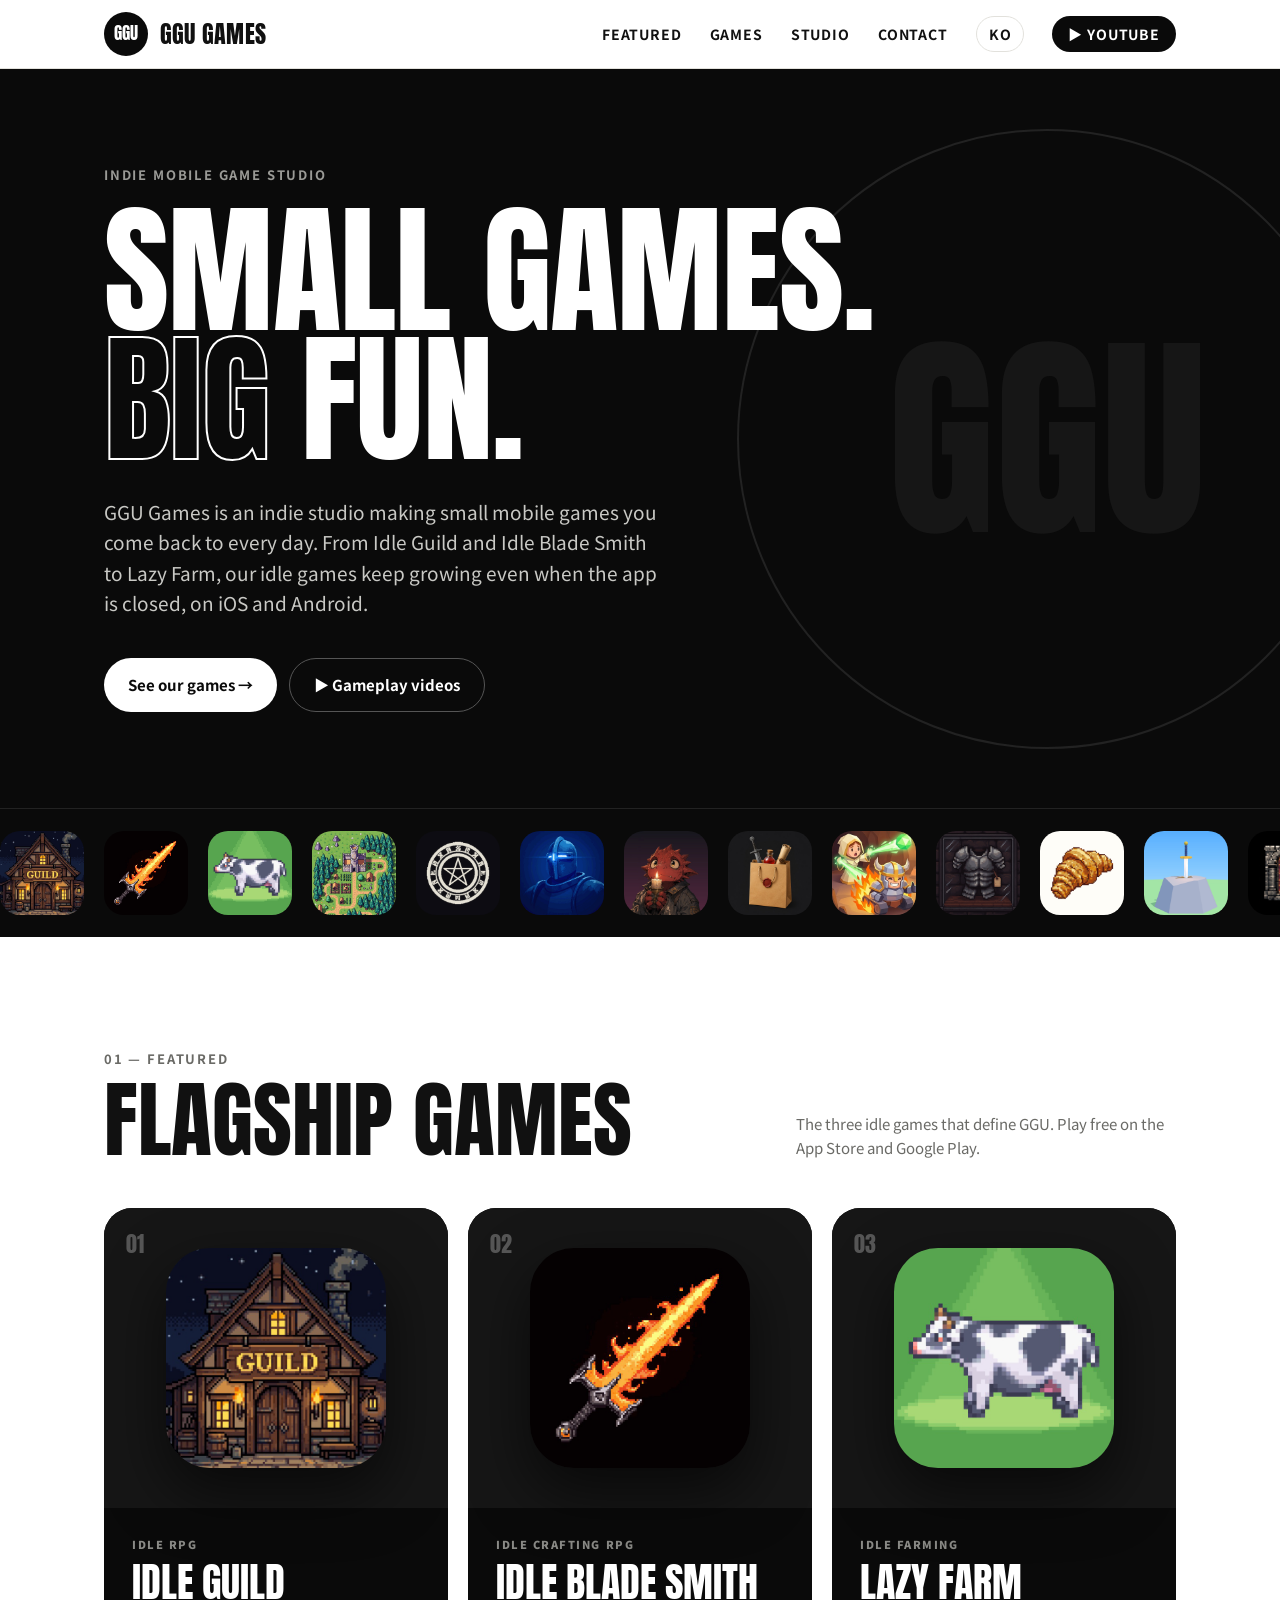
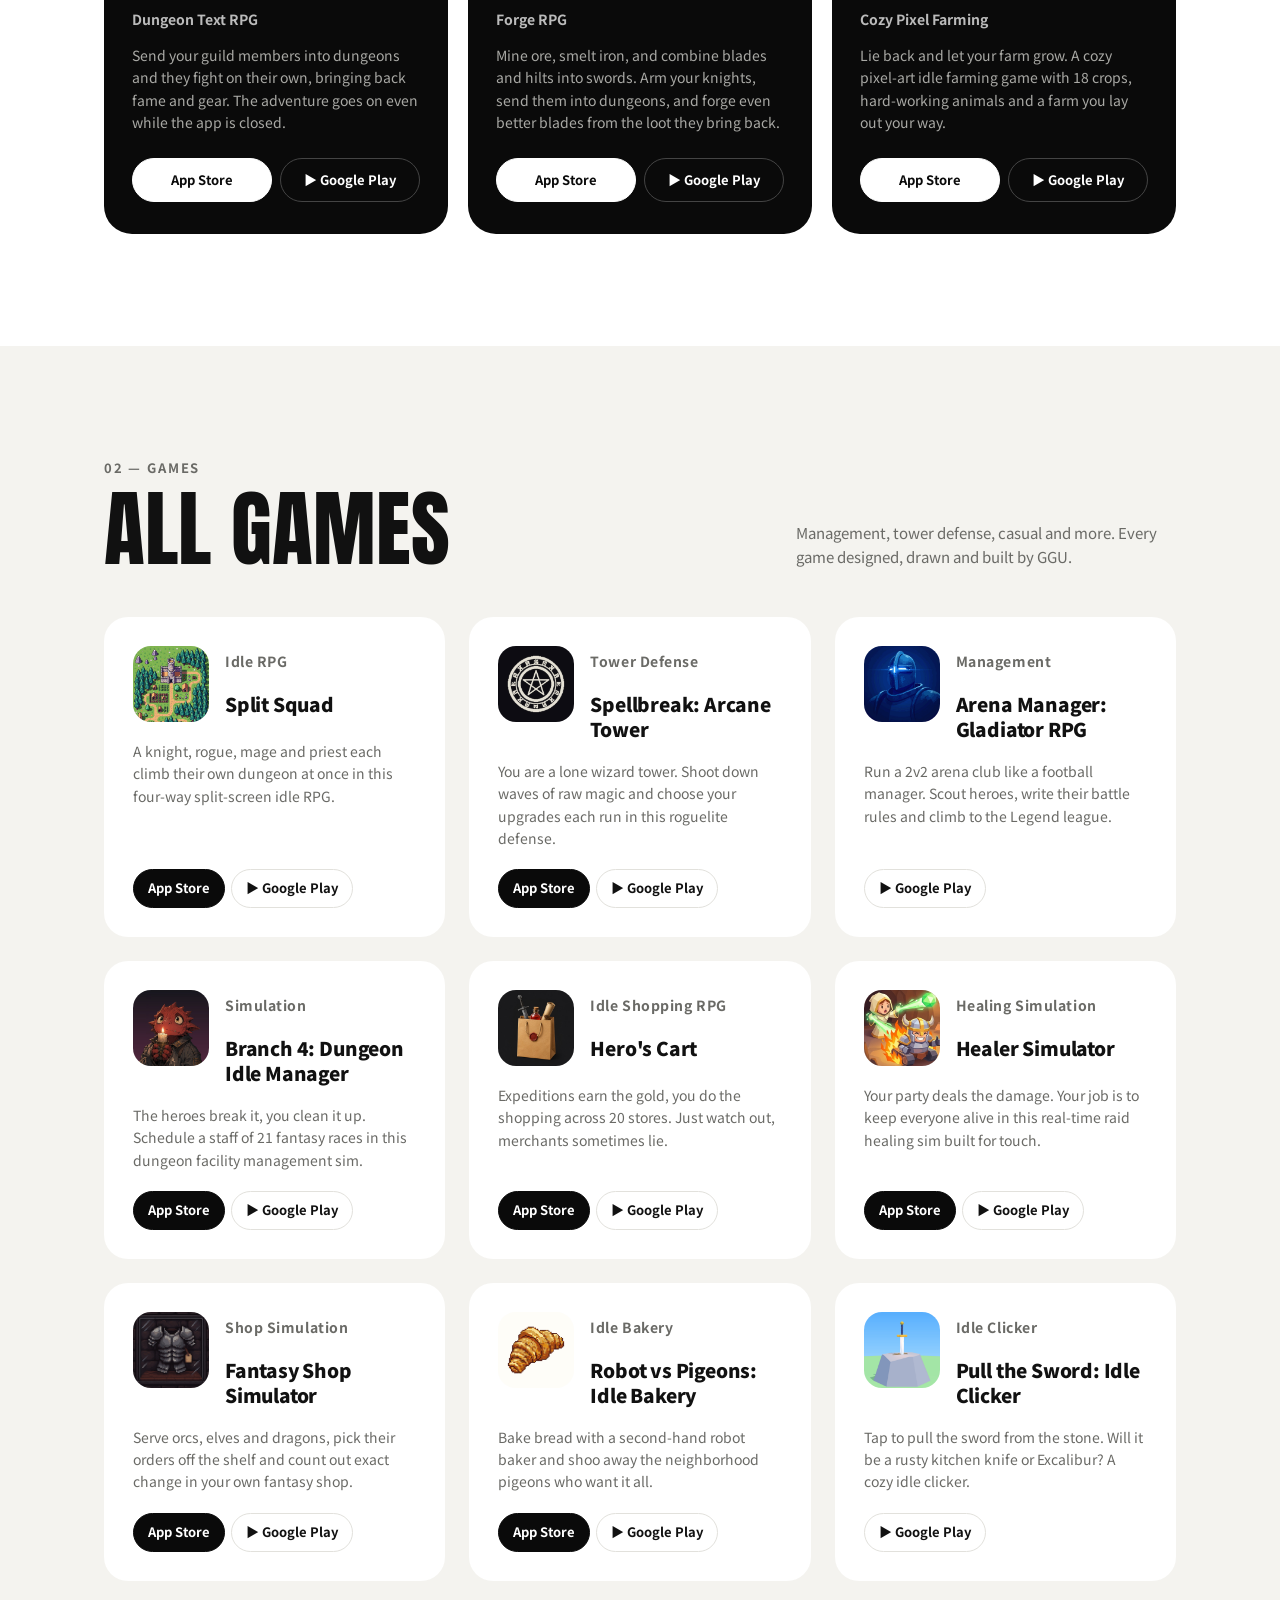
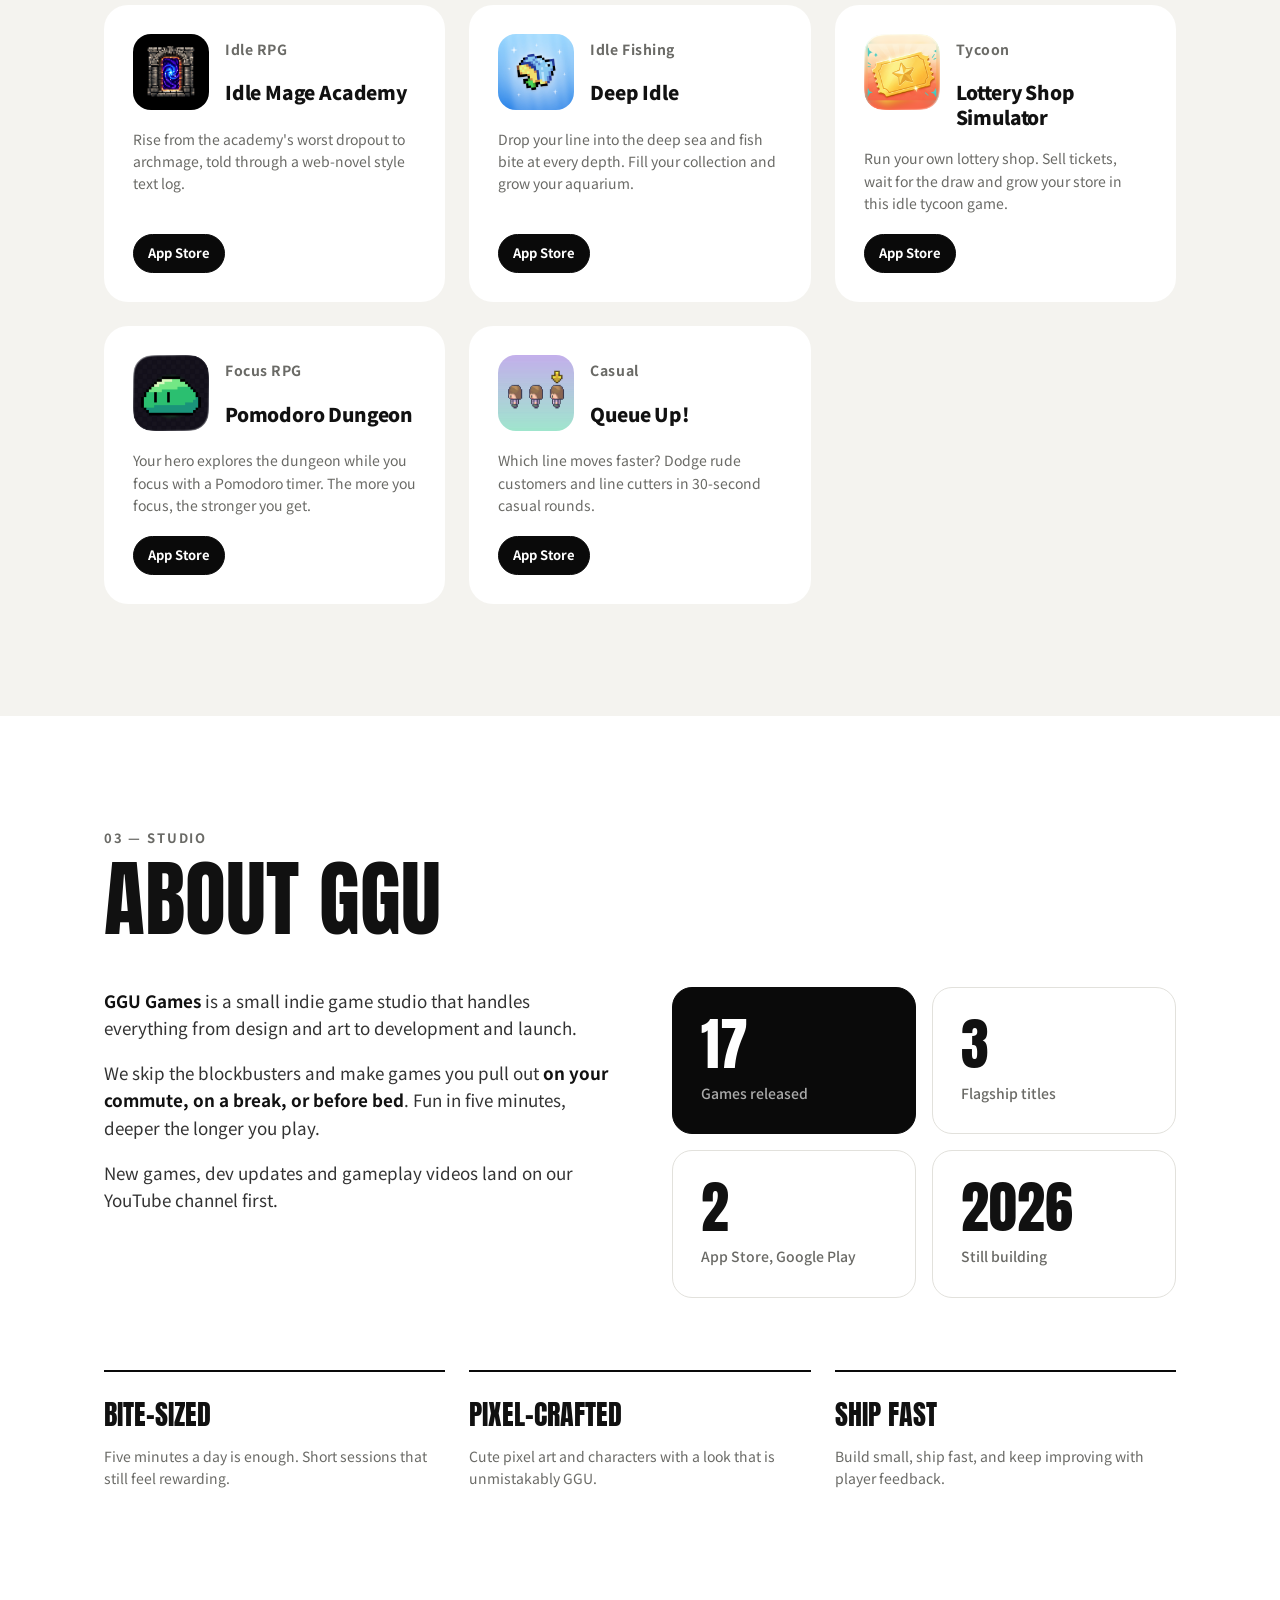
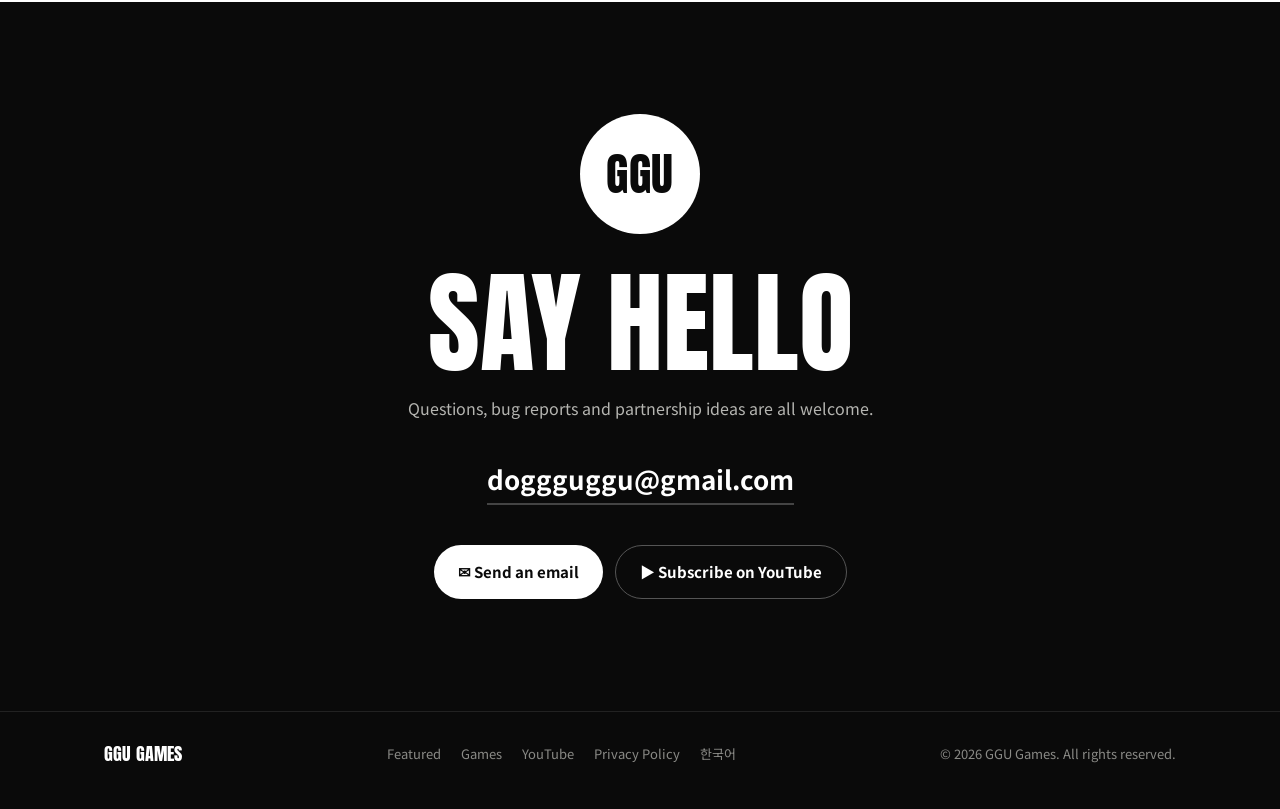
==== en/index.html @ c66acc12 "Add English page, drop Apps section, share CSS - Generate index.html (ko) and en/index.html from _bu" ====
<!DOCTYPE html>
<!-- Generated by _build/build.py. Edit that file, not this one. -->
<html lang="en">
<head>
  <meta charset="UTF-8">
  <meta name="viewport" content="width=device-width, initial-scale=1.0">
  <title>GGU Games | Indie Mobile Game Studio</title>
  <meta name="description" content="GGU Games is an indie studio making idle mobile games you come back to every day. Idle Guild, Idle Blade Smith, Lazy Farm.">
  <link rel="canonical" href="https://shwach.github.io/en/">
  <link rel="alternate" hreflang="ko" href="https://shwach.github.io/">
  <link rel="alternate" hreflang="en" href="https://shwach.github.io/en/">
  <meta property="og:title" content="GGU Games">
  <meta property="og:description" content="GGU Games is an indie studio making idle mobile games you come back to every day. Idle Guild, Idle Blade Smith, Lazy Farm.">
  <meta property="og:image" content="https://shwach.github.io/icons/guild.jpg">
  <link rel="icon" href="data:image/svg+xml,%3Csvg xmlns='http://www.w3.org/2000/svg' viewBox='0 0 100 100'%3E%3Ccircle cx='50' cy='50' r='50'/%3E%3Ctext x='50' y='66' font-family='Impact,Arial Narrow,sans-serif' font-size='44' font-weight='700' fill='white' text-anchor='middle'%3EGGU%3C/text%3E%3C/svg%3E">
  <link rel="preconnect" href="https://fonts.googleapis.com">
  <link rel="preconnect" href="https://fonts.gstatic.com" crossorigin>
  <link href="https://fonts.googleapis.com/css2?family=Anton&family=Noto+Sans+KR:wght@400;500;700;900&display=swap" rel="stylesheet">
  <link rel="stylesheet" href="../style.css">
</head>
<body>

  <!-- Header -->
  <header>
    <div class="wrap nav">
      <a class="brand" href="#top" aria-label="GGU Games home">
        <span class="logo">GGU</span>
        <span class="brand-name">GGU GAMES</span>
      </a>
      <ul class="nav-links">
        <li class="sec"><a href="#featured">Featured</a></li>
        <li class="sec"><a href="#games">Games</a></li>
        <li class="sec"><a href="#studio">Studio</a></li>
        <li class="sec"><a href="#contact">Contact</a></li>
        <li><a class="nav-lang" href="../" hreflang="ko">KO</a></li>
        <li><a class="nav-yt" href="https://www.youtube.com/@doggguggu" target="_blank" rel="noopener">▶ YouTube</a></li>
      </ul>
    </div>
  </header>

  <!-- Hero -->
  <div class="hero" id="top">
    <div class="hero-mark" aria-hidden="true">GGU</div>
    <div class="wrap">
      <p class="eyebrow">Indie Mobile Game Studio</p>
      <h1>Small games.<br><span class="outline">Big</span> fun.</h1>
      <p class="lead">GGU Games is an indie studio making small mobile games you come back to every day. From Idle Guild and Idle Blade Smith to Lazy Farm, our idle games keep growing even when the app is closed, on iOS and Android.</p>
      <div class="cta-row">
        <a class="btn btn-white" href="#featured">See our games →</a>
        <a class="btn btn-ghost" href="https://www.youtube.com/@doggguggu" target="_blank" rel="noopener">▶ Gameplay videos</a>
      </div>
    </div>
  </div>

  <!-- Icon marquee -->
  <div class="marquee" aria-hidden="true">
    <div class="marquee-track">
      <img src="../icons/guild.jpg" alt=""><img src="../icons/blade.jpg" alt=""><img src="../icons/farm.jpg" alt=""><img src="../icons/split.jpg" alt=""><img src="../icons/spell.jpg" alt=""><img src="../icons/arena.png" alt=""><img src="../icons/branch.jpg" alt=""><img src="../icons/cart.jpg" alt=""><img src="../icons/healer.jpg" alt=""><img src="../icons/fantasy.jpg" alt=""><img src="../icons/pigeon.jpg" alt=""><img src="../icons/sword.png" alt=""><img src="../icons/mage.jpg" alt=""><img src="../icons/deep.jpg" alt=""><img src="../icons/lotto.png" alt=""><img src="../icons/pomodoro.png" alt=""><img src="../icons/queue.jpg" alt="">
      <img src="../icons/guild.jpg" alt=""><img src="../icons/blade.jpg" alt=""><img src="../icons/farm.jpg" alt=""><img src="../icons/split.jpg" alt=""><img src="../icons/spell.jpg" alt=""><img src="../icons/arena.png" alt=""><img src="../icons/branch.jpg" alt=""><img src="../icons/cart.jpg" alt=""><img src="../icons/healer.jpg" alt=""><img src="../icons/fantasy.jpg" alt=""><img src="../icons/pigeon.jpg" alt=""><img src="../icons/sword.png" alt=""><img src="../icons/mage.jpg" alt=""><img src="../icons/deep.jpg" alt=""><img src="../icons/lotto.png" alt=""><img src="../icons/pomodoro.png" alt=""><img src="../icons/queue.jpg" alt="">
    </div>
  </div>

  <!-- Featured -->
  <section id="featured">
    <div class="wrap">
      <div class="sec-head">
        <div>
          <p class="sec-num">01 — FEATURED</p>
          <h2 class="sec-title">Flagship Games</h2>
        </div>
        <p class="sec-desc">The three idle games that define GGU. Play free on the App Store and Google Play.</p>
      </div>
      <div class="feat-grid">
        <article class="feat">
          <div class="feat-art"><span class="feat-no">01</span><img src="../icons/guild.jpg" alt="Idle Guild icon"></div>
          <div class="feat-body">
            <p class="feat-genre">Idle RPG</p>
            <h3>Idle Guild</h3>
            <p class="feat-ko">Dungeon Text RPG</p>
            <p class="feat-desc">Send your guild members into dungeons and they fight on their own, bringing back fame and gear. The adventure goes on even while the app is closed.</p>
            <div class="store-row"><a class="store-btn ios" href="https://apps.apple.com/us/app/id6779811440" target="_blank" rel="noopener"> App Store</a><a class="store-btn play" href="https://play.google.com/store/apps/details?id=com.idle.guild&amp;hl=en" target="_blank" rel="noopener">▶ Google Play</a></div>
          </div>
        </article>
        <article class="feat">
          <div class="feat-art"><span class="feat-no">02</span><img src="../icons/blade.jpg" alt="Idle Blade Smith icon"></div>
          <div class="feat-body">
            <p class="feat-genre">Idle Crafting RPG</p>
            <h3>Idle Blade Smith</h3>
            <p class="feat-ko">Forge RPG</p>
            <p class="feat-desc">Mine ore, smelt iron, and combine blades and hilts into swords. Arm your knights, send them into dungeons, and forge even better blades from the loot they bring back.</p>
            <div class="store-row"><a class="store-btn ios" href="https://apps.apple.com/us/app/id6811132548" target="_blank" rel="noopener"> App Store</a><a class="store-btn play" href="https://play.google.com/store/apps/details?id=com.blade.smith&amp;hl=en" target="_blank" rel="noopener">▶ Google Play</a></div>
          </div>
        </article>
        <article class="feat">
          <div class="feat-art"><span class="feat-no">03</span><img src="../icons/farm.jpg" alt="Lazy Farm icon"></div>
          <div class="feat-body">
            <p class="feat-genre">Idle Farming</p>
            <h3>Lazy Farm</h3>
            <p class="feat-ko">Cozy Pixel Farming</p>
            <p class="feat-desc">Lie back and let your farm grow. A cozy pixel-art idle farming game with 18 crops, hard-working animals and a farm you lay out your way.</p>
            <div class="store-row"><a class="store-btn ios" href="https://apps.apple.com/us/app/id6774788641" target="_blank" rel="noopener"> App Store</a><a class="store-btn play" href="https://play.google.com/store/apps/details?id=com.farm.trade&amp;hl=en" target="_blank" rel="noopener">▶ Google Play</a></div>
          </div>
        </article>
      </div>
    </div>
  </section>

  <!-- Games -->
  <section id="games" class="alt">
    <div class="wrap">
      <div class="sec-head">
        <div>
          <p class="sec-num">02 — GAMES</p>
          <h2 class="sec-title">All Games</h2>
        </div>
        <p class="sec-desc">Management, tower defense, casual and more. Every game designed, drawn and built by GGU.</p>
      </div>
      <div class="grid">
        <article class="card">
          <div class="card-top">
            <img src="../icons/split.jpg" alt="Split Squad icon" loading="lazy">
            <div>
              <p class="card-genre">Idle RPG</p>
              <h3>Split Squad</h3>
            </div>
          </div>
          <p>A knight, rogue, mage and priest each climb their own dungeon at once in this four-way split-screen idle RPG.</p>
          <div class="store-row"><a class="store-link ios" href="https://apps.apple.com/us/app/id6806672427" target="_blank" rel="noopener"> App Store</a><a class="store-link play" href="https://play.google.com/store/apps/details?id=com.split.squad&amp;hl=en" target="_blank" rel="noopener">▶ Google Play</a></div>
        </article>
        <article class="card">
          <div class="card-top">
            <img src="../icons/spell.jpg" alt="Spellbreak: Arcane Tower icon" loading="lazy">
            <div>
              <p class="card-genre">Tower Defense</p>
              <h3>Spellbreak: Arcane Tower</h3>
            </div>
          </div>
          <p>You are a lone wizard tower. Shoot down waves of raw magic and choose your upgrades each run in this roguelite defense.</p>
          <div class="store-row"><a class="store-link ios" href="https://apps.apple.com/us/app/id6813854627" target="_blank" rel="noopener"> App Store</a><a class="store-link play" href="https://play.google.com/store/apps/details?id=com.spell.tower&amp;hl=en" target="_blank" rel="noopener">▶ Google Play</a></div>
        </article>
        <article class="card">
          <div class="card-top">
            <img src="../icons/arena.png" alt="Arena Manager: Gladiator RPG icon" loading="lazy">
            <div>
              <p class="card-genre">Management</p>
              <h3>Arena Manager: Gladiator RPG</h3>
            </div>
          </div>
          <p>Run a 2v2 arena club like a football manager. Scout heroes, write their battle rules and climb to the Legend league.</p>
          <div class="store-row"><a class="store-link play" href="https://play.google.com/store/apps/details?id=com.arena.manager&amp;hl=en" target="_blank" rel="noopener">▶ Google Play</a></div>
        </article>
        <article class="card">
          <div class="card-top">
            <img src="../icons/branch.jpg" alt="Branch 4: Dungeon Idle Manager icon" loading="lazy">
            <div>
              <p class="card-genre">Simulation</p>
              <h3>Branch 4: Dungeon Idle Manager</h3>
            </div>
          </div>
          <p>The heroes break it, you clean it up. Schedule a staff of 21 fantasy races in this dungeon facility management sim.</p>
          <div class="store-row"><a class="store-link ios" href="https://apps.apple.com/us/app/id6801756977" target="_blank" rel="noopener"> App Store</a><a class="store-link play" href="https://play.google.com/store/apps/details?id=com.branch.four&amp;hl=en" target="_blank" rel="noopener">▶ Google Play</a></div>
        </article>
        <article class="card">
          <div class="card-top">
            <img src="../icons/cart.jpg" alt="Hero's Cart icon" loading="lazy">
            <div>
              <p class="card-genre">Idle Shopping RPG</p>
              <h3>Hero's Cart</h3>
            </div>
          </div>
          <p>Expeditions earn the gold, you do the shopping across 20 stores. Just watch out, merchants sometimes lie.</p>
          <div class="store-row"><a class="store-link ios" href="https://apps.apple.com/us/app/id6799284115" target="_blank" rel="noopener"> App Store</a><a class="store-link play" href="https://play.google.com/store/apps/details?id=com.hero.cart&amp;hl=en" target="_blank" rel="noopener">▶ Google Play</a></div>
        </article>
        <article class="card">
          <div class="card-top">
            <img src="../icons/healer.jpg" alt="Healer Simulator icon" loading="lazy">
            <div>
              <p class="card-genre">Healing Simulation</p>
              <h3>Healer Simulator</h3>
            </div>
          </div>
          <p>Your party deals the damage. Your job is to keep everyone alive in this real-time raid healing sim built for touch.</p>
          <div class="store-row"><a class="store-link ios" href="https://apps.apple.com/us/app/id6792133086" target="_blank" rel="noopener"> App Store</a><a class="store-link play" href="https://play.google.com/store/apps/details?id=com.healer.simulator&amp;hl=en" target="_blank" rel="noopener">▶ Google Play</a></div>
        </article>
        <article class="card">
          <div class="card-top">
            <img src="../icons/fantasy.jpg" alt="Fantasy Shop Simulator icon" loading="lazy">
            <div>
              <p class="card-genre">Shop Simulation</p>
              <h3>Fantasy Shop Simulator</h3>
            </div>
          </div>
          <p>Serve orcs, elves and dragons, pick their orders off the shelf and count out exact change in your own fantasy shop.</p>
          <div class="store-row"><a class="store-link ios" href="https://apps.apple.com/us/app/id6808270586" target="_blank" rel="noopener"> App Store</a><a class="store-link play" href="https://play.google.com/store/apps/details?id=com.fantasyshop.simulator&amp;hl=en" target="_blank" rel="noopener">▶ Google Play</a></div>
        </article>
        <article class="card">
          <div class="card-top">
            <img src="../icons/pigeon.jpg" alt="Robot vs Pigeons: Idle Bakery icon" loading="lazy">
            <div>
              <p class="card-genre">Idle Bakery</p>
              <h3>Robot vs Pigeons: Idle Bakery</h3>
            </div>
          </div>
          <p>Bake bread with a second-hand robot baker and shoo away the neighborhood pigeons who want it all.</p>
          <div class="store-row"><a class="store-link ios" href="https://apps.apple.com/us/app/id6809312191" target="_blank" rel="noopener"> App Store</a><a class="store-link play" href="https://play.google.com/store/apps/details?id=com.pigeon.robot&amp;hl=en" target="_blank" rel="noopener">▶ Google Play</a></div>
        </article>
        <article class="card">
          <div class="card-top">
            <img src="../icons/sword.png" alt="Pull the Sword: Idle Clicker icon" loading="lazy">
            <div>
              <p class="card-genre">Idle Clicker</p>
              <h3>Pull the Sword: Idle Clicker</h3>
            </div>
          </div>
          <p>Tap to pull the sword from the stone. Will it be a rusty kitchen knife or Excalibur? A cozy idle clicker.</p>
          <div class="store-row"><a class="store-link play" href="https://play.google.com/store/apps/details?id=com.pull.sword&amp;hl=en" target="_blank" rel="noopener">▶ Google Play</a></div>
        </article>
        <article class="card">
          <div class="card-top">
            <img src="../icons/mage.jpg" alt="Idle Mage Academy icon" loading="lazy">
            <div>
              <p class="card-genre">Idle RPG</p>
              <h3>Idle Mage Academy</h3>
            </div>
          </div>
          <p>Rise from the academy's worst dropout to archmage, told through a web-novel style text log.</p>
          <div class="store-row"><a class="store-link ios" href="https://apps.apple.com/us/app/id6781848358" target="_blank" rel="noopener"> App Store</a></div>
        </article>
        <article class="card">
          <div class="card-top">
            <img src="../icons/deep.jpg" alt="Deep Idle icon" loading="lazy">
            <div>
              <p class="card-genre">Idle Fishing</p>
              <h3>Deep Idle</h3>
            </div>
          </div>
          <p>Drop your line into the deep sea and fish bite at every depth. Fill your collection and grow your aquarium.</p>
          <div class="store-row"><a class="store-link ios" href="https://apps.apple.com/us/app/id6787365168" target="_blank" rel="noopener"> App Store</a></div>
        </article>
        <article class="card">
          <div class="card-top">
            <img src="../icons/lotto.png" alt="Lottery Shop Simulator icon" loading="lazy">
            <div>
              <p class="card-genre">Tycoon</p>
              <h3>Lottery Shop Simulator</h3>
            </div>
          </div>
          <p>Run your own lottery shop. Sell tickets, wait for the draw and grow your store in this idle tycoon game.</p>
          <div class="store-row"><a class="store-link ios" href="https://apps.apple.com/us/app/id6772916627" target="_blank" rel="noopener"> App Store</a></div>
        </article>
        <article class="card">
          <div class="card-top">
            <img src="../icons/pomodoro.png" alt="Pomodoro Dungeon icon" loading="lazy">
            <div>
              <p class="card-genre">Focus RPG</p>
              <h3>Pomodoro Dungeon</h3>
            </div>
          </div>
          <p>Your hero explores the dungeon while you focus with a Pomodoro timer. The more you focus, the stronger you get.</p>
          <div class="store-row"><a class="store-link ios" href="https://apps.apple.com/us/app/id6772534621" target="_blank" rel="noopener"> App Store</a></div>
        </article>
        <article class="card">
          <div class="card-top">
            <img src="../icons/queue.jpg" alt="Queue Up! icon" loading="lazy">
            <div>
              <p class="card-genre">Casual</p>
              <h3>Queue Up!</h3>
            </div>
          </div>
          <p>Which line moves faster? Dodge rude customers and line cutters in 30-second casual rounds.</p>
          <div class="store-row"><a class="store-link ios" href="https://apps.apple.com/us/app/id6776687466" target="_blank" rel="noopener"> App Store</a></div>
        </article>
      </div>
    </div>
  </section>

  <!-- Studio -->
  <section id="studio">
    <div class="wrap">
      <div class="sec-head">
        <div>
          <p class="sec-num">03 — STUDIO</p>
          <h2 class="sec-title">About GGU</h2>
        </div>
      </div>
      <div class="studio">
        <div class="studio-text">
          <p><strong>GGU Games</strong> is a small indie game studio that handles everything from design and art to development and launch.</p>
          <p>We skip the blockbusters and make games you pull out <strong>on your commute, on a break, or before bed</strong>. Fun in five minutes, deeper the longer you play.</p>
          <p>New games, dev updates and gameplay videos land on our YouTube channel first.</p>
        </div>
        <div class="stats">
          <div class="stat dark"><b>17</b><span>Games released</span></div>
          <div class="stat"><b>3</b><span>Flagship titles</span></div>
          <div class="stat"><b>2</b><span>App Store, Google Play</span></div>
          <div class="stat"><b>2026</b><span>Still building</span></div>
        </div>
      </div>

      <div class="values">
        <div class="value">
          <h4>Bite-sized</h4>
          <p>Five minutes a day is enough. Short sessions that still feel rewarding.</p>
        </div>
        <div class="value">
          <h4>Pixel-crafted</h4>
          <p>Cute pixel art and characters with a look that is unmistakably GGU.</p>
        </div>
        <div class="value">
          <h4>Ship fast</h4>
          <p>Build small, ship fast, and keep improving with player feedback.</p>
        </div>
      </div>
    </div>
  </section>

  <!-- Contact -->
  <section class="contact" id="contact">
    <div class="wrap">
      <div class="logo inverse">GGU</div>
      <h2>Say hello</h2>
      <p>Questions, bug reports and partnership ideas are all welcome.</p>
      <a class="mail" href="mailto:doggguggu@gmail.com">doggguggu@gmail.com</a>
      <div class="cta-row">
        <a class="btn btn-white" href="mailto:doggguggu@gmail.com">✉ Send an email</a>
        <a class="btn btn-ghost" href="https://www.youtube.com/@doggguggu" target="_blank" rel="noopener">▶ Subscribe on YouTube</a>
      </div>
    </div>
  </section>

  <!-- Footer -->
  <footer>
    <div class="wrap">
      <span class="brand-name">GGU GAMES</span>
      <nav>
        <a href="#featured">Featured</a>
        <a href="#games">Games</a>
        <a href="https://www.youtube.com/@doggguggu" target="_blank" rel="noopener">YouTube</a>
        <a href="/privacy-policy/">Privacy Policy</a>
        <a href="../">한국어</a>
      </nav>
      <span>© 2026 GGU Games. All rights reserved.</span>
    </div>
  </footer>

</body>
</html>
---- style.css ----
:root {
  --black: #0a0a0a;
  --ink: #111;
  --white: #fff;
  --paper: #f4f3ef;
  --muted: #6a6a66;
  --line: #e2e1dc;
  --max: 1120px;
  --display: "Anton", "Impact", "Arial Narrow", sans-serif;
  --body: "Noto Sans KR", -apple-system, BlinkMacSystemFont, sans-serif;
}
* { box-sizing: border-box; margin: 0; padding: 0; }
html { scroll-behavior: smooth; }
body {
  font-family: var(--body);
  background: var(--white);
  color: var(--ink);
  line-height: 1.6;
  -webkit-font-smoothing: antialiased;
}
a { color: inherit; }
img { display: block; }
.wrap { max-width: var(--max); margin: 0 auto; padding: 0 24px; }

/* ── Logo ── */
.logo {
  width: 44px; height: 44px;
  border-radius: 50%;
  background: var(--black);
  color: var(--white);
  display: grid; place-items: center;
  font-family: var(--display);
  font-size: 17px;
  letter-spacing: .01em;
  flex-shrink: 0;
}
.logo.inverse { background: var(--white); color: var(--black); }

/* ── Header ── */
header {
  position: sticky; top: 0; z-index: 50;
  background: rgba(255,255,255,.9);
  backdrop-filter: saturate(180%) blur(12px);
  -webkit-backdrop-filter: saturate(180%) blur(12px);
  border-bottom: 1px solid var(--line);
}
.nav {
  height: 68px;
  display: flex; align-items: center; justify-content: space-between; gap: 16px;
}
.brand { display: flex; align-items: center; gap: 12px; text-decoration: none; }
.brand-name { font-family: var(--display); font-size: 24px; letter-spacing: .01em; white-space: nowrap; }
.nav-links { display: flex; align-items: center; gap: 28px; list-style: none; }
.nav-links a {
  text-decoration: none; font-size: 14px; font-weight: 700;
  text-transform: uppercase; letter-spacing: .06em;
  white-space: nowrap;
}
.nav-links a:hover { opacity: .55; }
.nav-yt {
  background: var(--black); color: var(--white) !important;
  padding: 8px 16px; border-radius: 999px;
}
.nav-yt:hover { opacity: .8 !important; }
.nav-lang { border: 1.5px solid var(--line); padding: 7px 12px; border-radius: 999px; }

/* ── Hero ── */
.hero {
  background: var(--black);
  color: var(--white);
  overflow: hidden;
  position: relative;
}
.hero .wrap { padding-top: 96px; padding-bottom: 96px; position: relative; z-index: 1; }
.eyebrow {
  font-size: 13px; font-weight: 700; letter-spacing: .14em; text-transform: uppercase;
  color: #9a9a96; margin-bottom: 20px;
}
.hero h1 {
  font-family: var(--display);
  font-weight: 400;
  font-size: clamp(56px, 11vw, 148px);
  line-height: .92;
  letter-spacing: -.005em;
  text-transform: uppercase;
  margin-bottom: 32px;
}
.hero h1 .outline { color: transparent; -webkit-text-stroke: 2px var(--white); }
.hero p.lead {
  font-size: clamp(16px, 2vw, 19px);
  color: #c9c9c5;
  max-width: 560px;
  margin-bottom: 40px;
}
.cta-row { display: flex; flex-wrap: wrap; gap: 12px; }
.btn {
  display: inline-flex; align-items: center; gap: 8px;
  padding: 14px 24px; border-radius: 999px;
  font-weight: 700; font-size: 15px; text-decoration: none;
  transition: transform .15s, background .15s, color .15s;
}
.btn:hover { transform: translateY(-2px); }
.btn-white { background: var(--white); color: var(--black); }
.btn-ghost { border: 1.5px solid #555; color: var(--white); }
.btn-ghost:hover { border-color: var(--white); }
.hero-mark {
  position: absolute; right: -6vw; top: 50%; transform: translateY(-50%);
  width: min(52vw, 620px); aspect-ratio: 1;
  border-radius: 50%;
  border: 2px solid #222;
  display: grid; place-items: center;
  font-family: var(--display);
  font-size: min(18vw, 220px);
  color: #161616;
  pointer-events: none;
  user-select: none;
}

/* ── Marquee ── */
.marquee {
  background: var(--black);
  border-top: 1px solid #222;
  overflow: hidden;
  padding: 22px 0;
}
.marquee-track {
  display: flex; gap: 20px; width: max-content;
  animation: scroll 40s linear infinite;
}
.marquee img { width: 84px; height: 84px; border-radius: 20px; }
@keyframes scroll { to { transform: translateX(-50%); } }
@media (prefers-reduced-motion: reduce) { .marquee-track { animation: none; } }

/* ── Sections ── */
section { padding: 112px 0; }
section.alt { background: var(--paper); }
.sec-head {
  display: flex; align-items: flex-end; justify-content: space-between; gap: 24px;
  flex-wrap: wrap;
  margin-bottom: 48px;
}
.sec-num { font-size: 13px; font-weight: 700; letter-spacing: .14em; color: var(--muted); margin-bottom: 10px; }
.sec-title {
  font-family: var(--display); font-weight: 400;
  font-size: clamp(44px, 7vw, 84px);
  line-height: .95; text-transform: uppercase;
}
.sec-desc { max-width: 380px; color: var(--muted); font-size: 15px; }

/* ── Flagship ── */
.feat-grid { display: grid; grid-template-columns: repeat(3, 1fr); gap: 20px; }
.feat {
  background: var(--black); color: var(--white);
  border-radius: 28px; overflow: hidden;
  display: flex; flex-direction: column;
  transition: transform .2s;
}
.feat:hover { transform: translateY(-6px); }
.feat-art { position: relative; background: #161616; padding: 40px; display: grid; place-items: center; }
.feat-art img {
  width: 100%; max-width: 220px; aspect-ratio: 1; object-fit: cover;
  border-radius: 44px; box-shadow: 0 24px 60px rgba(0,0,0,.6);
}
.feat-no { position: absolute; top: 18px; left: 22px; font-family: var(--display); font-size: 22px; color: #555; }
.feat-body { padding: 28px 28px 32px; display: flex; flex-direction: column; flex: 1; }
.feat-genre { font-size: 11px; font-weight: 900; letter-spacing: .14em; text-transform: uppercase; color: #8a8a86; margin-bottom: 8px; }
.feat h3 { font-family: var(--display); font-weight: 400; font-size: 40px; line-height: 1; text-transform: uppercase; }
.feat-ko { font-size: 14px; font-weight: 700; color: #bbb; margin: 6px 0 14px; }
.feat-desc { font-size: 14px; color: #a9a9a5; margin-bottom: 24px; flex: 1; }
.store-row { display: flex; flex-wrap: wrap; gap: 8px; }
.store-btn {
  flex: 1; text-align: center; white-space: nowrap;
  padding: 11px 14px; border-radius: 999px;
  font-size: 13px; font-weight: 700; text-decoration: none;
  background: var(--white); color: var(--black);
  border: 1.5px solid var(--white);
}
.store-btn.play { background: transparent; color: var(--white); border: 1.5px solid #444; }
.store-btn:hover { opacity: .85; }

/* ── Game grid ── */
.grid { display: grid; grid-template-columns: repeat(auto-fill, minmax(300px, 1fr)); gap: 24px; }
.card {
  background: var(--white);
  border: 1px solid var(--line);
  border-radius: 24px;
  padding: 28px;
  display: flex; flex-direction: column;
  transition: transform .2s, box-shadow .2s;
}
section.alt .card { border-color: transparent; }
.card:hover { transform: translateY(-4px); box-shadow: 0 18px 40px rgba(0,0,0,.08); }
.card-top { display: flex; align-items: flex-start; gap: 16px; margin-bottom: 18px; min-height: 76px; }
.card-top > div { padding-top: 4px; min-width: 0; }
.card img { width: 76px; height: 76px; border-radius: 18px; object-fit: cover; }
.card-genre { font-size: 12px; font-weight: 700; color: var(--muted); letter-spacing: .04em; margin-bottom: 4px; white-space: nowrap; overflow: hidden; text-overflow: ellipsis; }
.card h3 { font-size: 19px; font-weight: 900; letter-spacing: -.01em; line-height: 1.3; }
.card p { font-size: 14px; color: var(--muted); margin-bottom: 20px; flex: 1; }
.card .store-row { gap: 6px; }
.card-foot { display: flex; align-items: center; justify-content: space-between; gap: 12px; flex-wrap: wrap; }
.store-link {
  font-size: 13px; font-weight: 700; text-decoration: none;
  padding: 8px 14px; border-radius: 999px;
  background: var(--black); color: var(--white);
  border: 1.5px solid var(--black);
  white-space: nowrap;
}
.store-link.play { background: transparent; color: var(--ink); border: 1.5px solid var(--line); }
.store-link:hover { opacity: .8; }
.tags { display: flex; flex-wrap: wrap; gap: 6px; }
.tag {
  font-size: 11px; font-weight: 700; padding: 3px 9px;
  border-radius: 6px; border: 1px solid var(--line); color: var(--muted);
}

/* ── Studio ── */
.studio {
  display: grid; grid-template-columns: 1fr 1fr; gap: 64px; align-items: start;
}
.studio-text p { font-size: 17px; margin-bottom: 18px; color: #333; }
.studio-text strong { color: var(--ink); }
.stats { display: grid; grid-template-columns: 1fr 1fr; gap: 16px; }
.stat {
  border: 1px solid var(--line); border-radius: 20px; padding: 28px;
}
.stat b {
  display: block; font-family: var(--display); font-weight: 400;
  font-size: 56px; line-height: 1; margin-bottom: 8px;
}
.stat span { font-size: 14px; color: var(--muted); font-weight: 500; }
.stat.dark { background: var(--black); color: var(--white); border-color: var(--black); }
.stat.dark span { color: #aaa; }

.values { display: grid; grid-template-columns: repeat(3, 1fr); gap: 24px; margin-top: 72px; }
.value { border-top: 2px solid var(--black); padding-top: 20px; }
.value h4 { font-family: var(--display); font-weight: 400; font-size: 28px; text-transform: uppercase; margin-bottom: 8px; }
.value p { font-size: 14px; color: var(--muted); }


/* ── Contact ── */
.contact { background: var(--black); color: var(--white); text-align: center; }
.contact .logo { width: 120px; height: 120px; font-size: 46px; margin: 0 auto 36px; }
.contact h2 {
  font-family: var(--display); font-weight: 400;
  font-size: clamp(48px, 9vw, 112px); line-height: .95; text-transform: uppercase;
  margin-bottom: 20px;
}
.contact p { color: #b5b5b1; margin-bottom: 36px; }
.contact .cta-row { justify-content: center; }
.mail { font-size: clamp(18px, 3vw, 26px); font-weight: 700; text-decoration: none; border-bottom: 2px solid #444; padding-bottom: 4px; display: inline-block; margin-bottom: 40px; }
.mail:hover { border-color: var(--white); }

/* ── Footer ── */
footer { background: var(--black); color: #8a8a86; border-top: 1px solid #222; }
footer .wrap {
  padding-top: 28px; padding-bottom: 40px;
  display: flex; align-items: center; justify-content: space-between; gap: 16px; flex-wrap: wrap;
  font-size: 13px;
}
footer .brand-name { color: var(--white); font-size: 18px; }
footer nav { display: flex; gap: 20px; flex-wrap: wrap; }
footer a { text-decoration: none; }
footer a:hover { color: var(--white); }

/* ── Responsive ── */
@media (max-width: 900px) {
  .feat-grid { grid-template-columns: 1fr; }
  .feat { flex-direction: row; }
  .feat-art { padding: 24px; flex: 0 0 38%; }
  .feat-art img { border-radius: 28px; }
  .studio { grid-template-columns: 1fr; gap: 40px; }
  .values { grid-template-columns: 1fr; }
  .hero-mark { opacity: .6; }
}
@media (max-width: 640px) {
  .wrap { padding: 0 16px; }
  .nav-links li.sec { display: none; }
  .nav-links { gap: 8px; }
  .nav-links a { font-size: 12px; }
  .nav-yt { padding: 7px 12px; }
  .nav-lang { padding: 6px 10px; }
  .brand { gap: 10px; }
  .brand-name { font-size: 20px; }
  .hero-mark { display: none; }
  section { padding: 80px 0; }
  .hero .wrap { padding-top: 64px; padding-bottom: 72px; }
  .grid { grid-template-columns: 1fr; }
  .feat { flex-direction: column; }
  .feat-art { padding: 32px; }
  .feat-art img { max-width: 180px; border-radius: 36px; }
  .card { padding: 22px; }
  .stat { padding: 22px; }
  .stat b { font-size: 44px; }
  .marquee img { width: 64px; height: 64px; border-radius: 15px; }
}
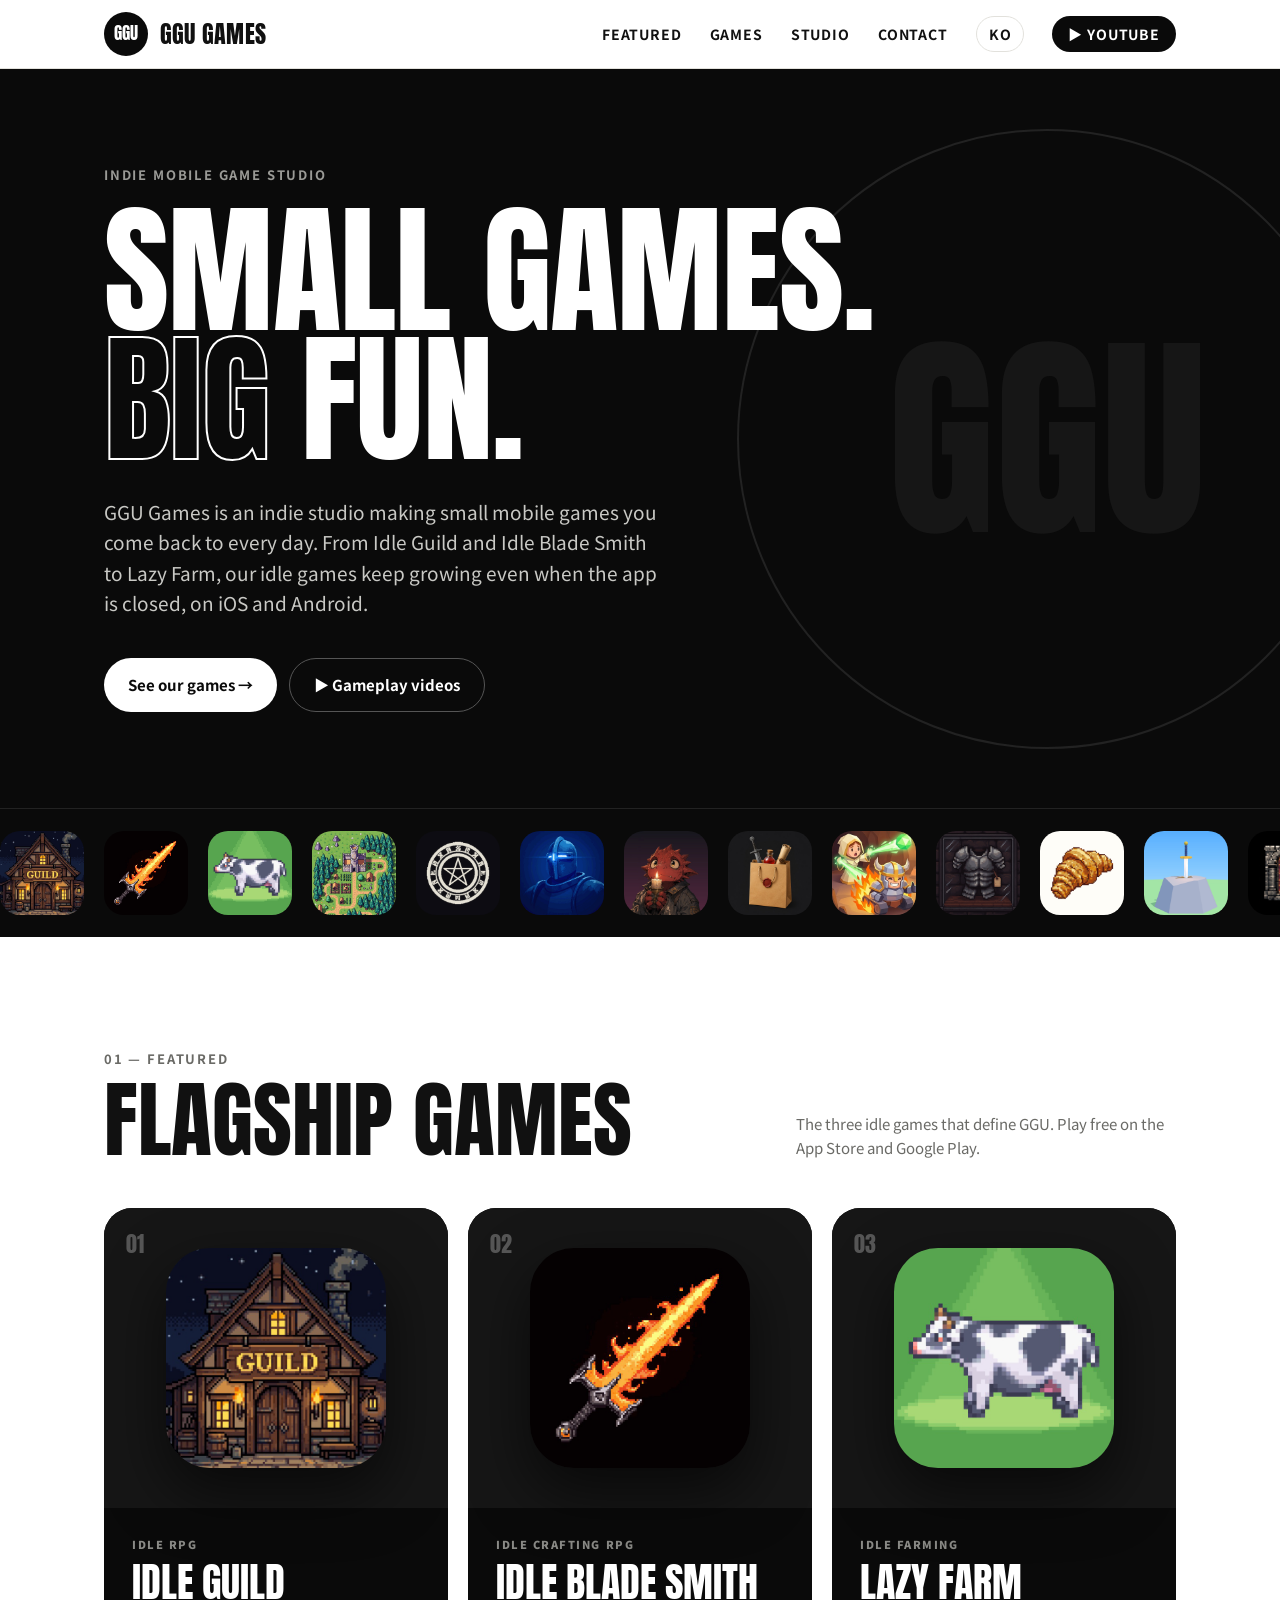
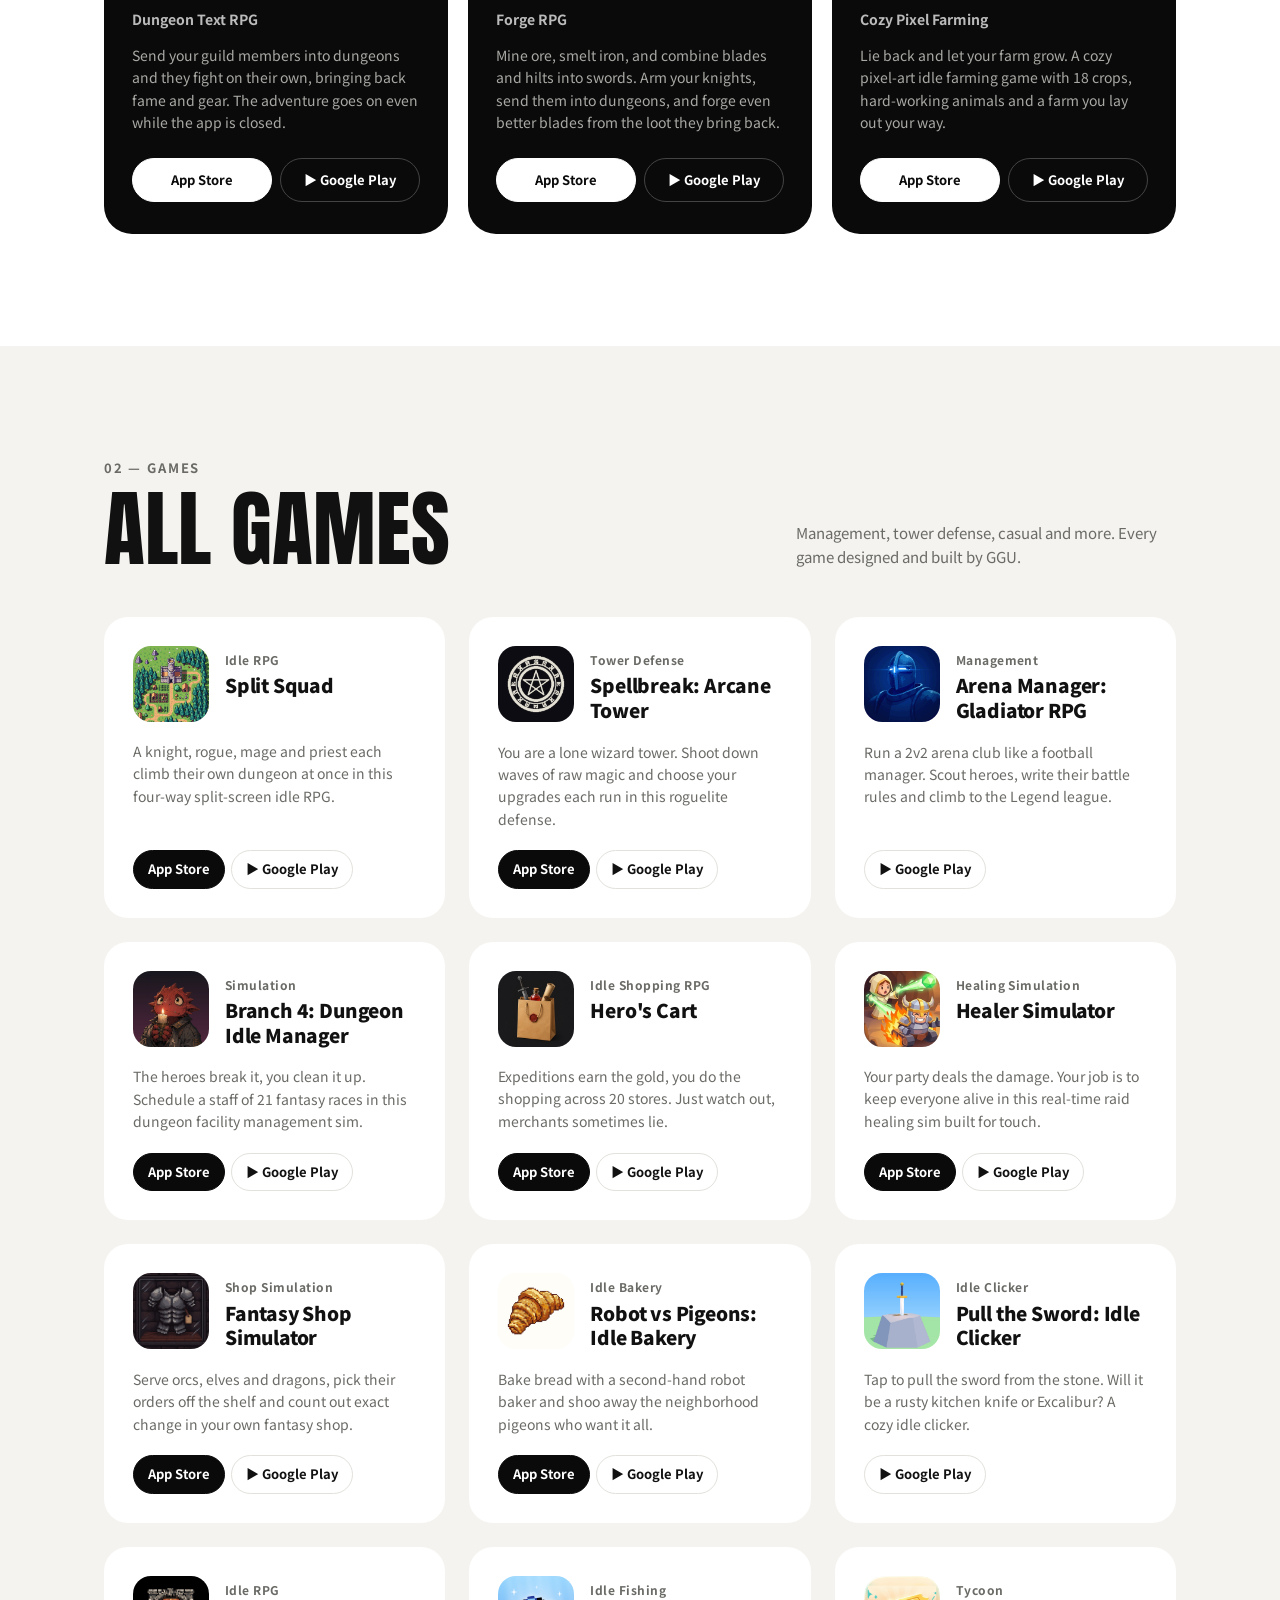
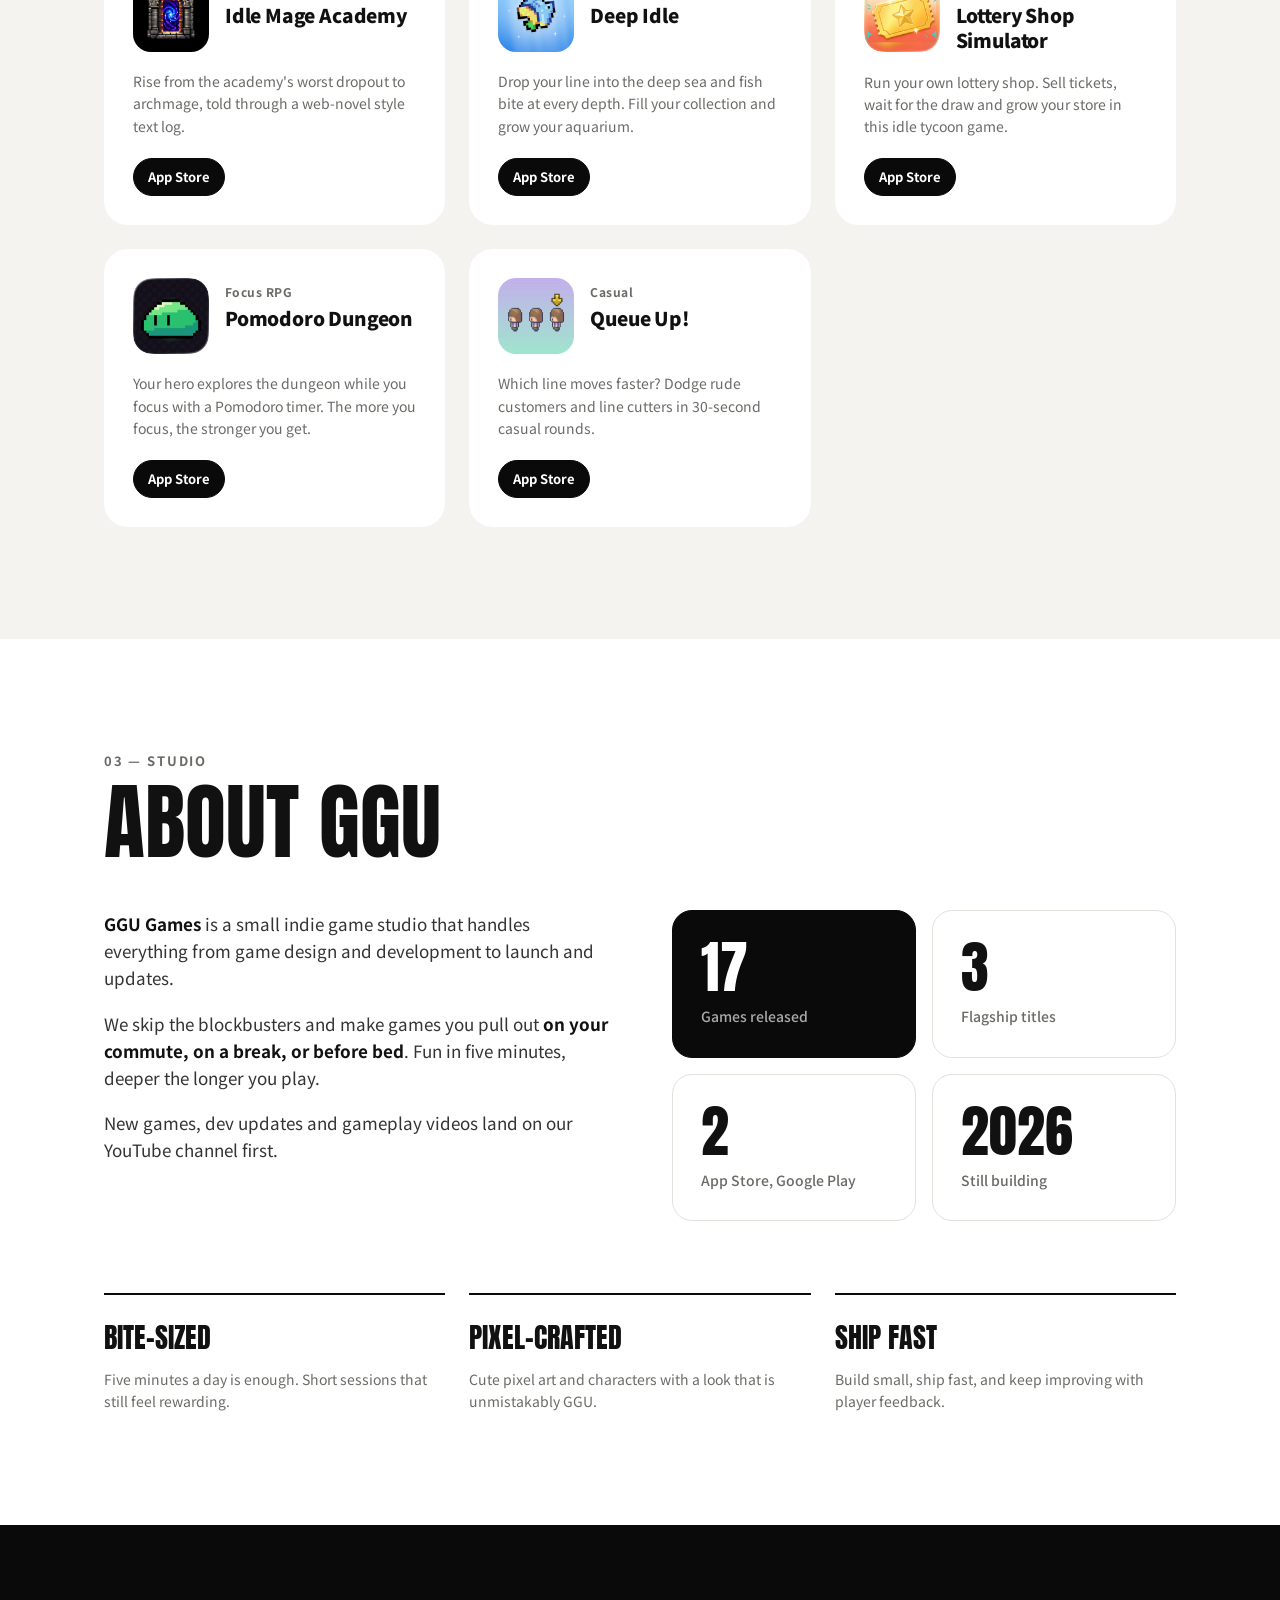
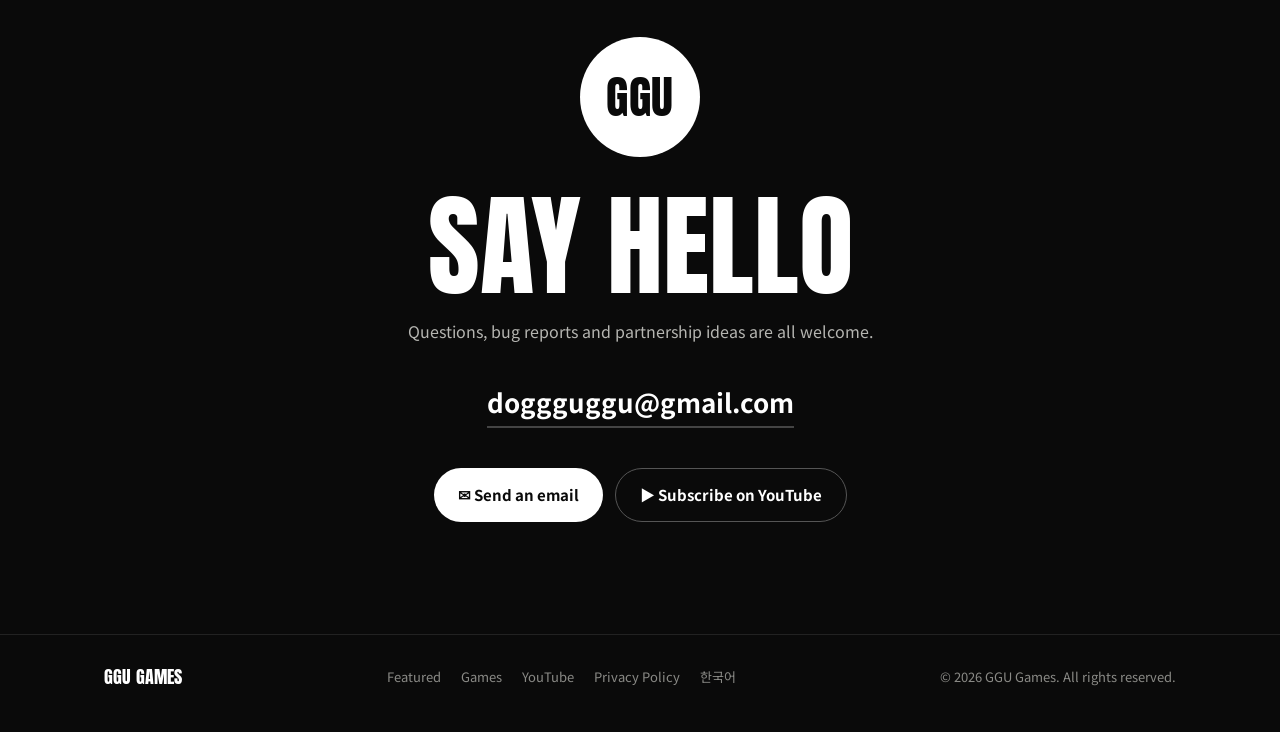
==== commit 990ac66a: "Reword studio copy to drop art-making claims Co-Authored-By: Claude Opus 5.5 <noreply@anthropic.com>" ====
--- a/en/index.html
+++ b/en/index.html
@@ -113,7 +113,7 @@
           <p class="sec-num">02 — GAMES</p>
           <h2 class="sec-title">All Games</h2>
         </div>
-        <p class="sec-desc">Management, tower defense, casual and more. Every game designed, drawn and built by GGU.</p>
+        <p class="sec-desc">Management, tower defense, casual and more. Every game designed and built by GGU.</p>
       </div>
       <div class="grid">
         <article class="card">
@@ -285,7 +285,7 @@
       </div>
       <div class="studio">
         <div class="studio-text">
-          <p><strong>GGU Games</strong> is a small indie game studio that handles everything from design and art to development and launch.</p>
+          <p><strong>GGU Games</strong> is a small indie game studio that handles everything from game design and development to launch and updates.</p>
           <p>We skip the blockbusters and make games you pull out <strong>on your commute, on a break, or before bed</strong>. Fun in five minutes, deeper the longer you play.</p>
           <p>New games, dev updates and gameplay videos land on our YouTube channel first.</p>
         </div>
--- a/style.css
+++ b/style.css
@@ -195,7 +195,7 @@
 .card img { width: 76px; height: 76px; border-radius: 18px; object-fit: cover; }
 .card-genre { font-size: 12px; font-weight: 700; color: var(--muted); letter-spacing: .04em; margin-bottom: 4px; white-space: nowrap; overflow: hidden; text-overflow: ellipsis; }
 .card h3 { font-size: 19px; font-weight: 900; letter-spacing: -.01em; line-height: 1.3; }
-.card p { font-size: 14px; color: var(--muted); margin-bottom: 20px; flex: 1; }
+.card > p { font-size: 14px; color: var(--muted); margin-bottom: 20px; flex: 1; }
 .card .store-row { gap: 6px; }
 .card-foot { display: flex; align-items: center; justify-content: space-between; gap: 12px; flex-wrap: wrap; }
 .store-link {
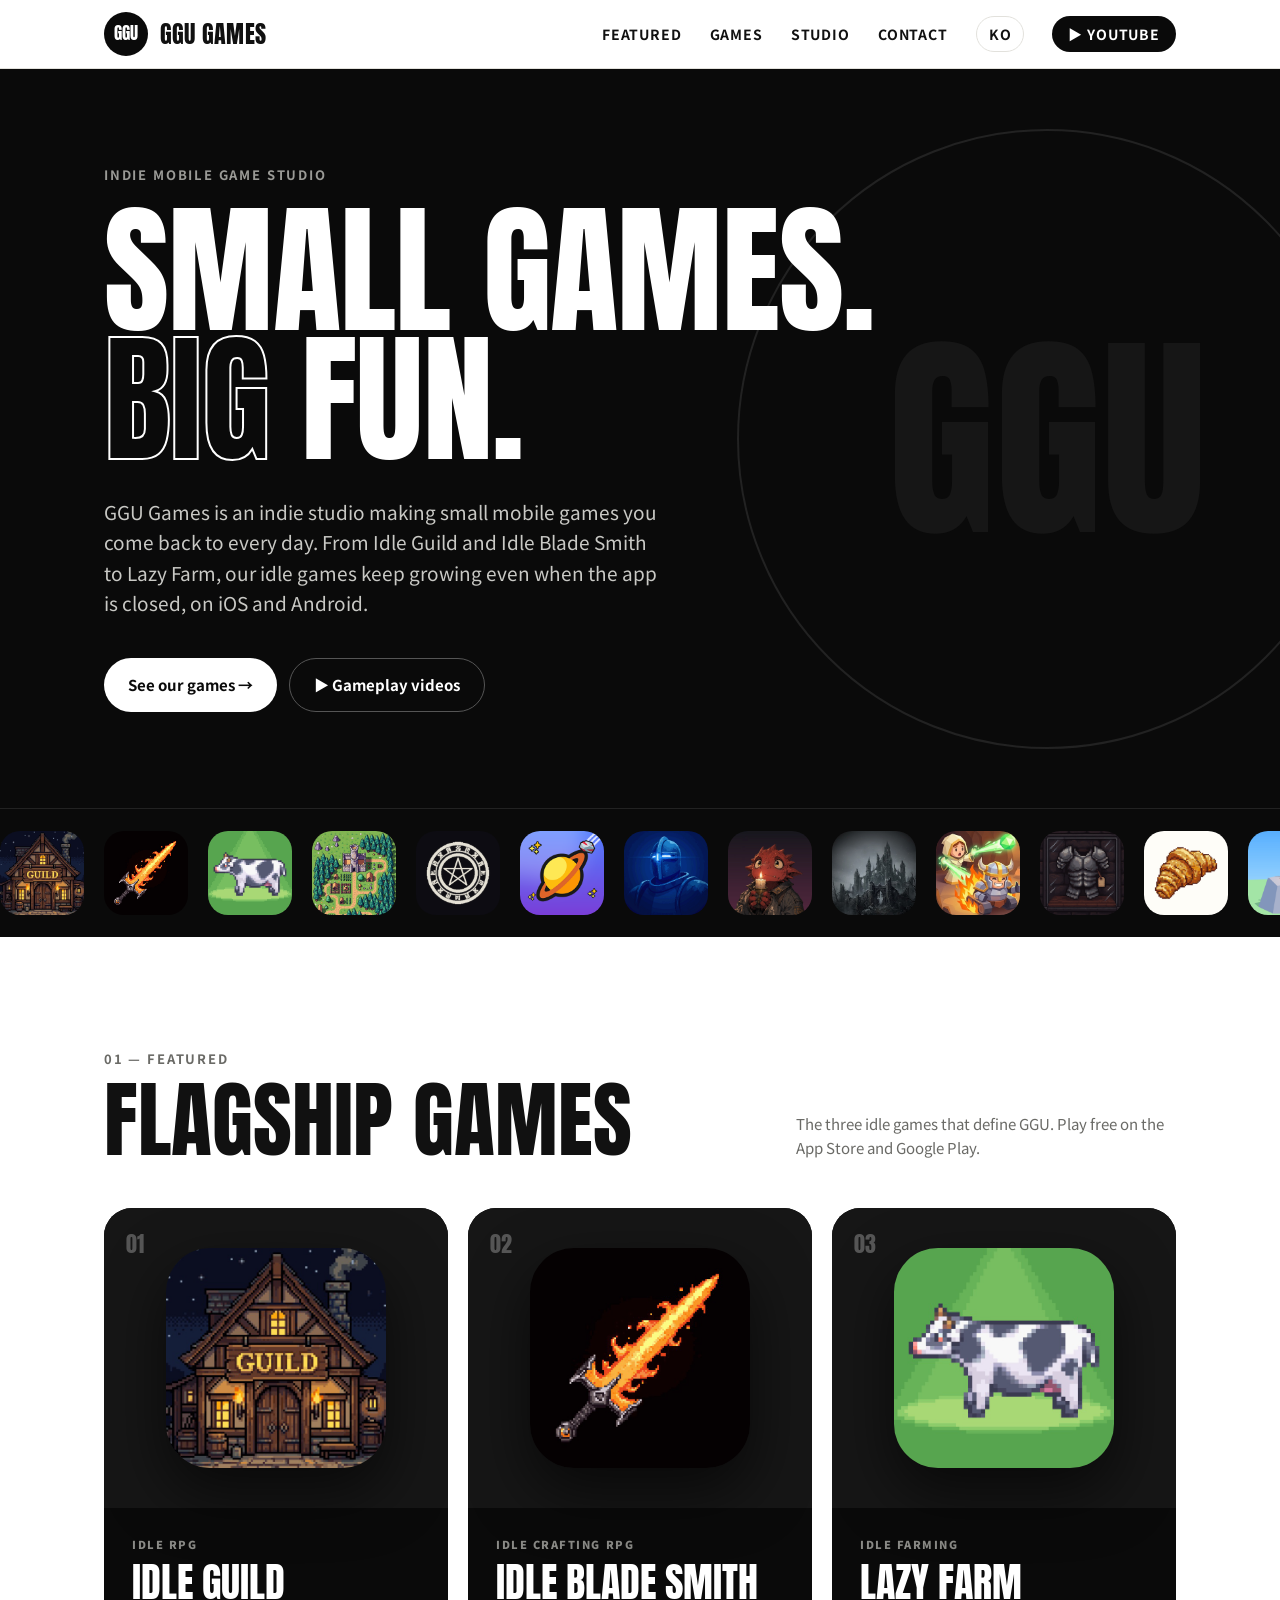
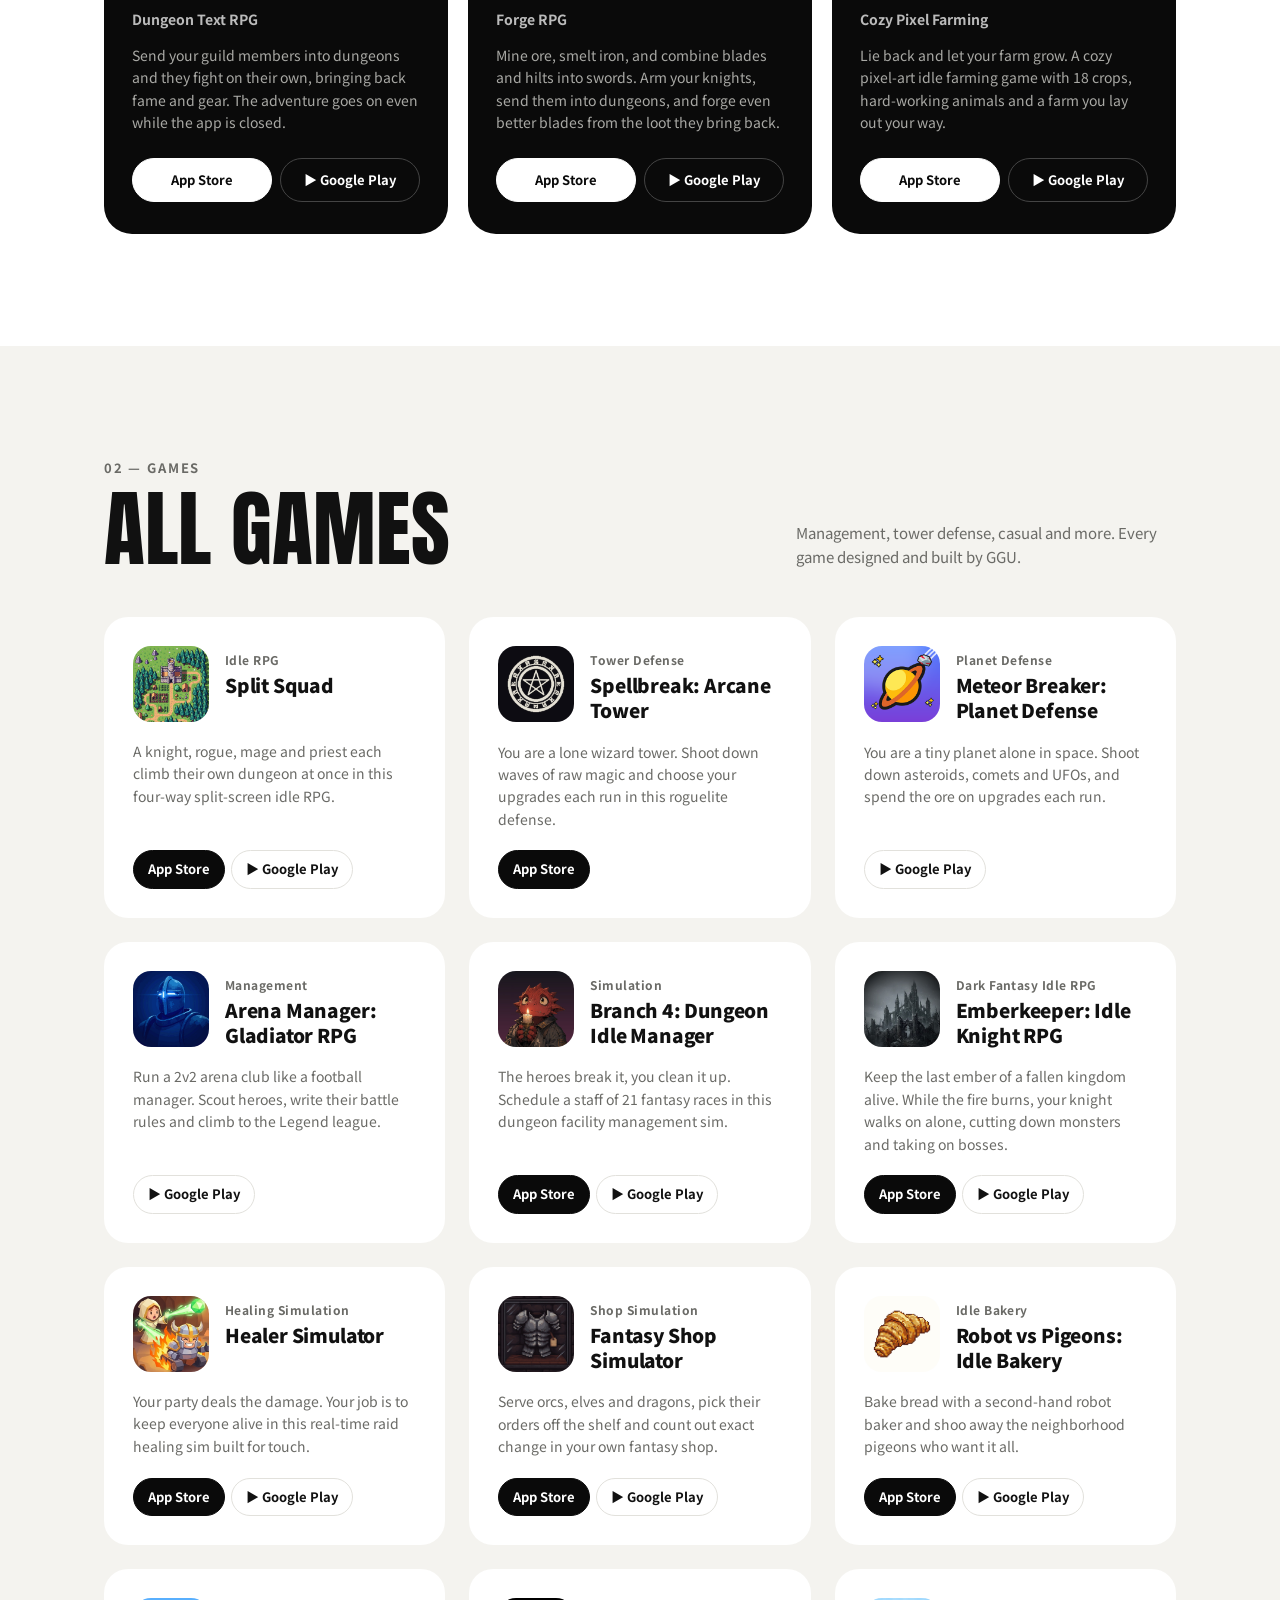
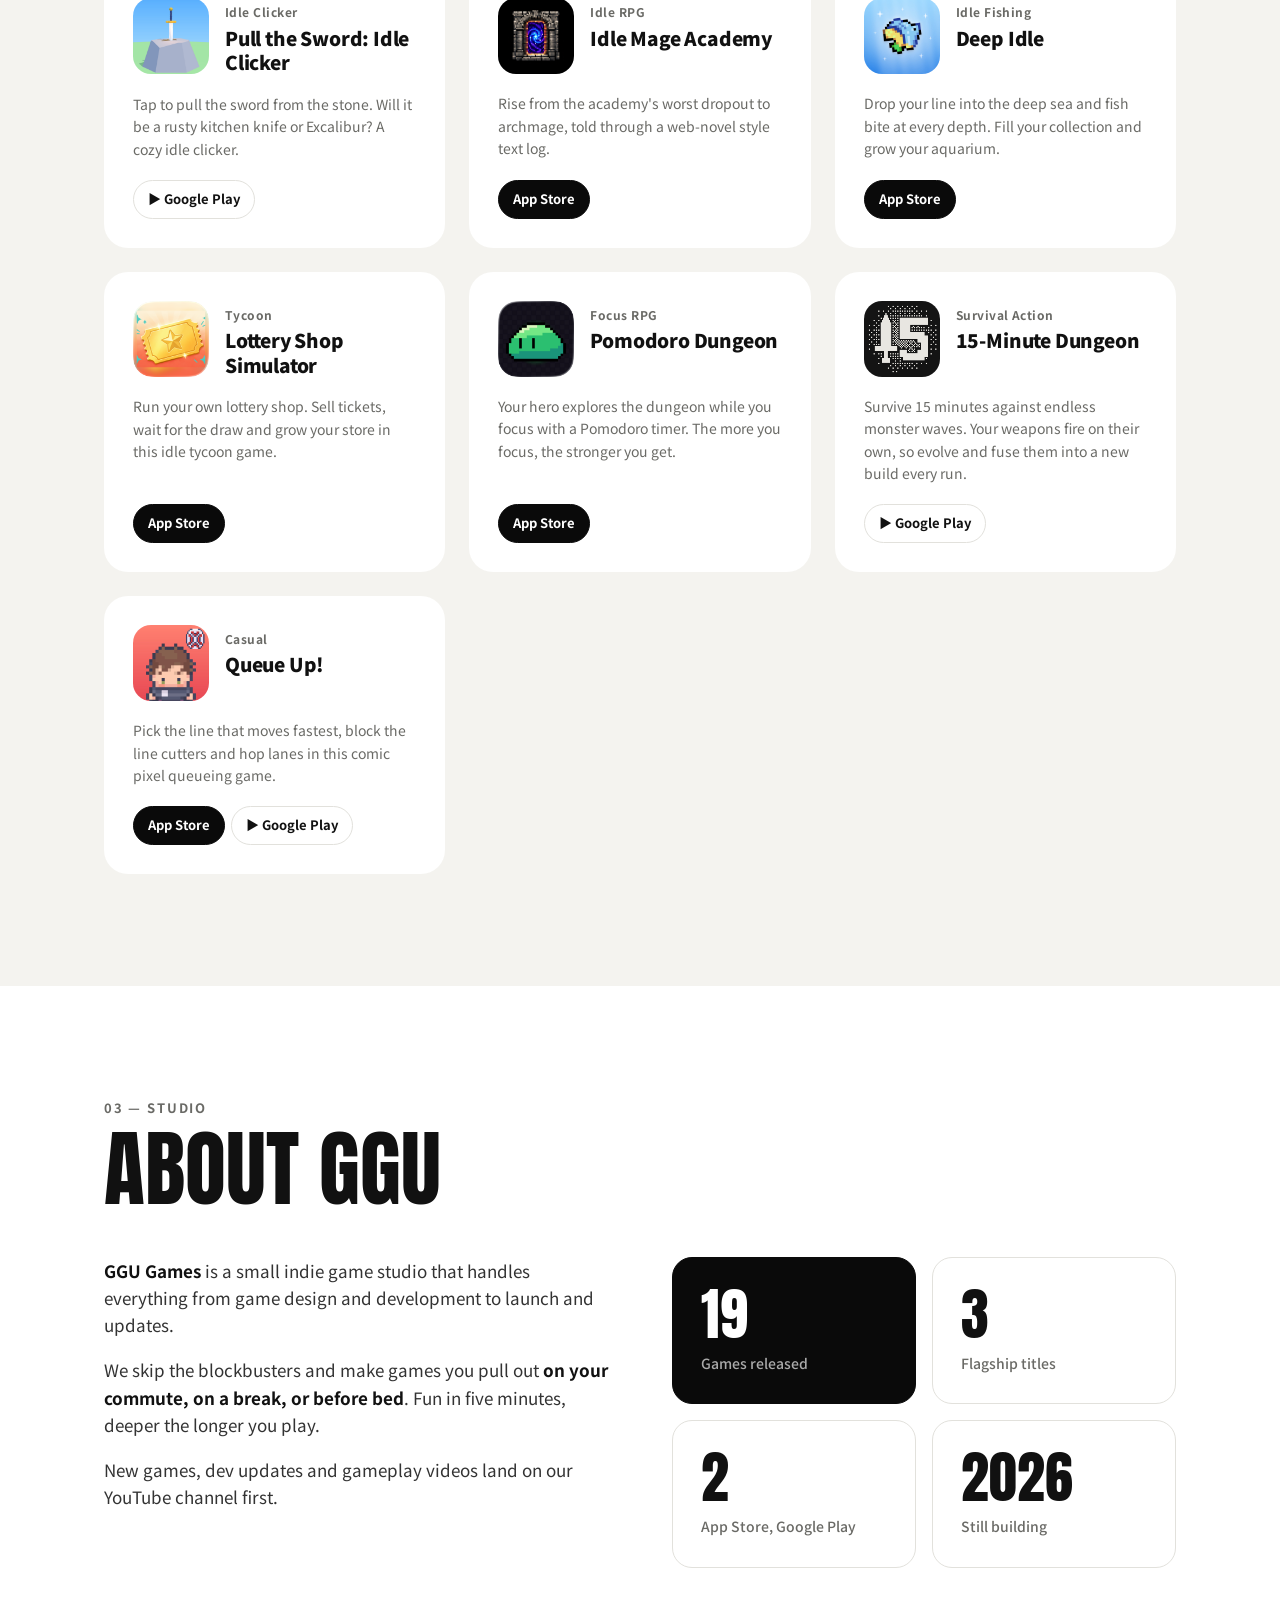
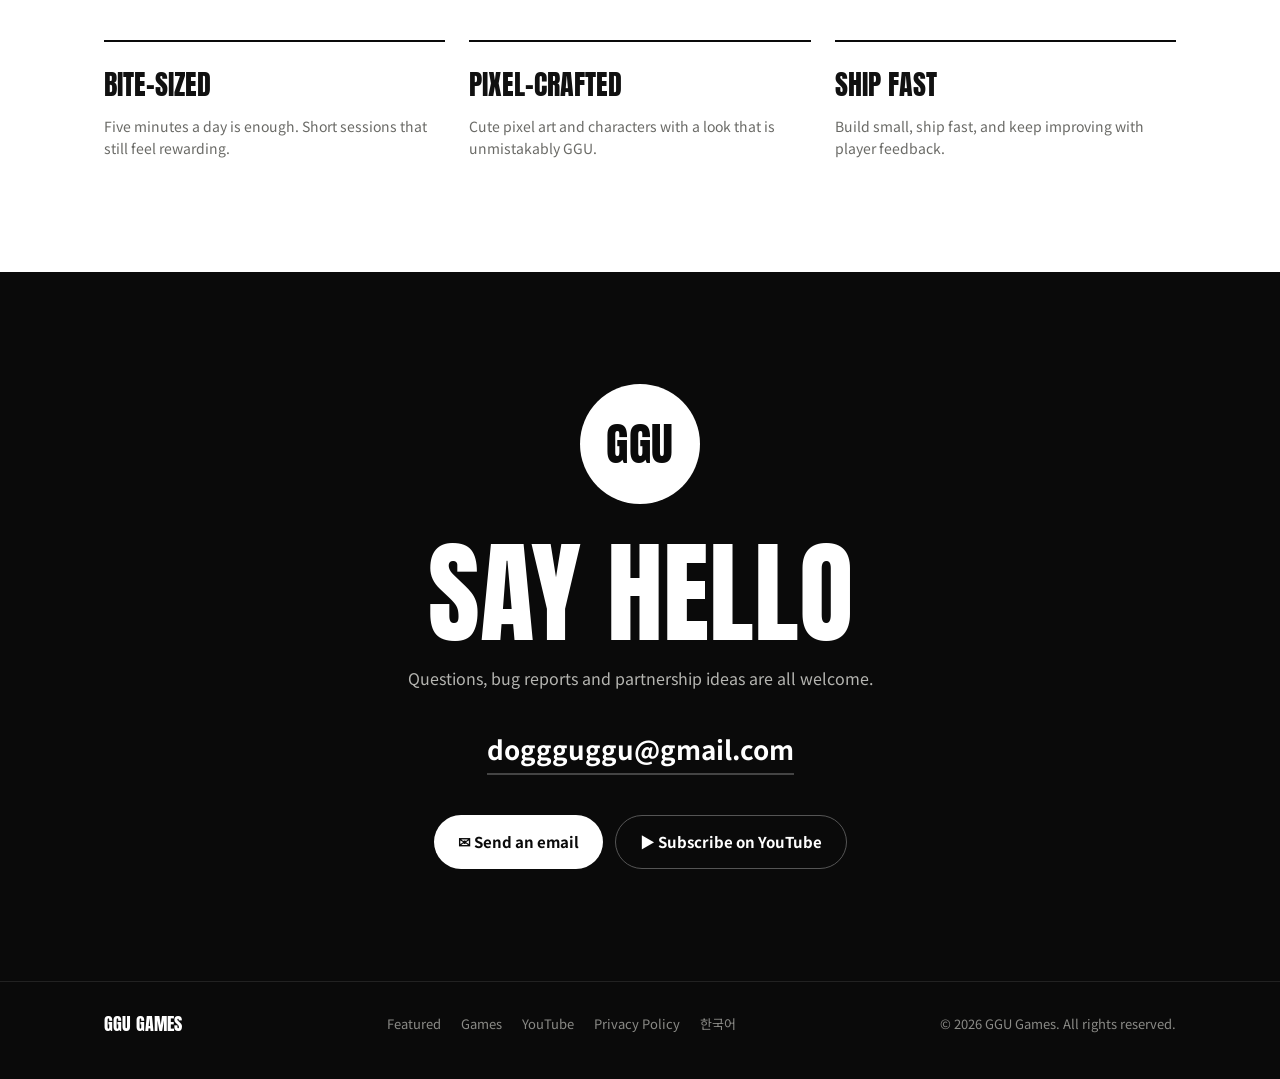
==== commit 4009736b: "Sync games with latest store listings - Hero's Cart renamed to Emberkeeper (new name, icon, copy) - " ====
--- a/en/index.html
+++ b/en/index.html
@@ -55,8 +55,8 @@
   <!-- Icon marquee -->
   <div class="marquee" aria-hidden="true">
     <div class="marquee-track">
-      <img src="../icons/guild.jpg" alt=""><img src="../icons/blade.jpg" alt=""><img src="../icons/farm.jpg" alt=""><img src="../icons/split.jpg" alt=""><img src="../icons/spell.jpg" alt=""><img src="../icons/arena.png" alt=""><img src="../icons/branch.jpg" alt=""><img src="../icons/cart.jpg" alt=""><img src="../icons/healer.jpg" alt=""><img src="../icons/fantasy.jpg" alt=""><img src="../icons/pigeon.jpg" alt=""><img src="../icons/sword.png" alt=""><img src="../icons/mage.jpg" alt=""><img src="../icons/deep.jpg" alt=""><img src="../icons/lotto.png" alt=""><img src="../icons/pomodoro.png" alt=""><img src="../icons/queue.jpg" alt="">
-      <img src="../icons/guild.jpg" alt=""><img src="../icons/blade.jpg" alt=""><img src="../icons/farm.jpg" alt=""><img src="../icons/split.jpg" alt=""><img src="../icons/spell.jpg" alt=""><img src="../icons/arena.png" alt=""><img src="../icons/branch.jpg" alt=""><img src="../icons/cart.jpg" alt=""><img src="../icons/healer.jpg" alt=""><img src="../icons/fantasy.jpg" alt=""><img src="../icons/pigeon.jpg" alt=""><img src="../icons/sword.png" alt=""><img src="../icons/mage.jpg" alt=""><img src="../icons/deep.jpg" alt=""><img src="../icons/lotto.png" alt=""><img src="../icons/pomodoro.png" alt=""><img src="../icons/queue.jpg" alt="">
+      <img src="../icons/guild.jpg" alt=""><img src="../icons/blade.jpg" alt=""><img src="../icons/farm.jpg" alt=""><img src="../icons/split.jpg" alt=""><img src="../icons/spell.jpg" alt=""><img src="../icons/meteor.png" alt=""><img src="../icons/arena.png" alt=""><img src="../icons/branch.jpg" alt=""><img src="../icons/ember.jpg" alt=""><img src="../icons/healer.jpg" alt=""><img src="../icons/fantasy.jpg" alt=""><img src="../icons/pigeon.jpg" alt=""><img src="../icons/sword.png" alt=""><img src="../icons/mage.jpg" alt=""><img src="../icons/deep.jpg" alt=""><img src="../icons/lotto.png" alt=""><img src="../icons/pomodoro.png" alt=""><img src="../icons/dungeon15.png" alt=""><img src="../icons/queue.jpg" alt="">
+      <img src="../icons/guild.jpg" alt=""><img src="../icons/blade.jpg" alt=""><img src="../icons/farm.jpg" alt=""><img src="../icons/split.jpg" alt=""><img src="../icons/spell.jpg" alt=""><img src="../icons/meteor.png" alt=""><img src="../icons/arena.png" alt=""><img src="../icons/branch.jpg" alt=""><img src="../icons/ember.jpg" alt=""><img src="../icons/healer.jpg" alt=""><img src="../icons/fantasy.jpg" alt=""><img src="../icons/pigeon.jpg" alt=""><img src="../icons/sword.png" alt=""><img src="../icons/mage.jpg" alt=""><img src="../icons/deep.jpg" alt=""><img src="../icons/lotto.png" alt=""><img src="../icons/pomodoro.png" alt=""><img src="../icons/dungeon15.png" alt=""><img src="../icons/queue.jpg" alt="">
     </div>
   </div>
 
@@ -136,7 +136,18 @@
             </div>
           </div>
           <p>You are a lone wizard tower. Shoot down waves of raw magic and choose your upgrades each run in this roguelite defense.</p>
-          <div class="store-row"><a class="store-link ios" href="https://apps.apple.com/us/app/id6813854627" target="_blank" rel="noopener"> App Store</a><a class="store-link play" href="https://play.google.com/store/apps/details?id=com.spell.tower&amp;hl=en" target="_blank" rel="noopener">▶ Google Play</a></div>
+          <div class="store-row"><a class="store-link ios" href="https://apps.apple.com/us/app/id6813854627" target="_blank" rel="noopener"> App Store</a></div>
+        </article>
+        <article class="card">
+          <div class="card-top">
+            <img src="../icons/meteor.png" alt="Meteor Breaker: Planet Defense icon" loading="lazy">
+            <div>
+              <p class="card-genre">Planet Defense</p>
+              <h3>Meteor Breaker: Planet Defense</h3>
+            </div>
+          </div>
+          <p>You are a tiny planet alone in space. Shoot down asteroids, comets and UFOs, and spend the ore on upgrades each run.</p>
+          <div class="store-row"><a class="store-link play" href="https://play.google.com/store/apps/details?id=com.spell.tower&amp;hl=en" target="_blank" rel="noopener">▶ Google Play</a></div>
         </article>
         <article class="card">
           <div class="card-top">
@@ -162,13 +173,13 @@
         </article>
         <article class="card">
           <div class="card-top">
-            <img src="../icons/cart.jpg" alt="Hero's Cart icon" loading="lazy">
-            <div>
-              <p class="card-genre">Idle Shopping RPG</p>
-              <h3>Hero's Cart</h3>
-            </div>
-          </div>
-          <p>Expeditions earn the gold, you do the shopping across 20 stores. Just watch out, merchants sometimes lie.</p>
+            <img src="../icons/ember.jpg" alt="Emberkeeper: Idle Knight RPG icon" loading="lazy">
+            <div>
+              <p class="card-genre">Dark Fantasy Idle RPG</p>
+              <h3>Emberkeeper: Idle Knight RPG</h3>
+            </div>
+          </div>
+          <p>Keep the last ember of a fallen kingdom alive. While the fire burns, your knight walks on alone, cutting down monsters and taking on bosses.</p>
           <div class="store-row"><a class="store-link ios" href="https://apps.apple.com/us/app/id6799284115" target="_blank" rel="noopener"> App Store</a><a class="store-link play" href="https://play.google.com/store/apps/details?id=com.hero.cart&amp;hl=en" target="_blank" rel="noopener">▶ Google Play</a></div>
         </article>
         <article class="card">
@@ -261,14 +272,25 @@
         </article>
         <article class="card">
           <div class="card-top">
+            <img src="../icons/dungeon15.png" alt="15-Minute Dungeon icon" loading="lazy">
+            <div>
+              <p class="card-genre">Survival Action</p>
+              <h3>15-Minute Dungeon</h3>
+            </div>
+          </div>
+          <p>Survive 15 minutes against endless monster waves. Your weapons fire on their own, so evolve and fuse them into a new build every run.</p>
+          <div class="store-row"><a class="store-link play" href="https://play.google.com/store/apps/details?id=com.pomodoro.dungeon&amp;hl=en" target="_blank" rel="noopener">▶ Google Play</a></div>
+        </article>
+        <article class="card">
+          <div class="card-top">
             <img src="../icons/queue.jpg" alt="Queue Up! icon" loading="lazy">
             <div>
               <p class="card-genre">Casual</p>
               <h3>Queue Up!</h3>
             </div>
           </div>
-          <p>Which line moves faster? Dodge rude customers and line cutters in 30-second casual rounds.</p>
-          <div class="store-row"><a class="store-link ios" href="https://apps.apple.com/us/app/id6776687466" target="_blank" rel="noopener"> App Store</a></div>
+          <p>Pick the line that moves fastest, block the line cutters and hop lanes in this comic pixel queueing game.</p>
+          <div class="store-row"><a class="store-link ios" href="https://apps.apple.com/us/app/id6776687466" target="_blank" rel="noopener"> App Store</a><a class="store-link play" href="https://play.google.com/store/apps/details?id=com.queue.up&amp;hl=en" target="_blank" rel="noopener">▶ Google Play</a></div>
         </article>
       </div>
     </div>
@@ -290,7 +312,7 @@
           <p>New games, dev updates and gameplay videos land on our YouTube channel first.</p>
         </div>
         <div class="stats">
-          <div class="stat dark"><b>17</b><span>Games released</span></div>
+          <div class="stat dark"><b>19</b><span>Games released</span></div>
           <div class="stat"><b>3</b><span>Flagship titles</span></div>
           <div class="stat"><b>2</b><span>App Store, Google Play</span></div>
           <div class="stat"><b>2026</b><span>Still building</span></div>
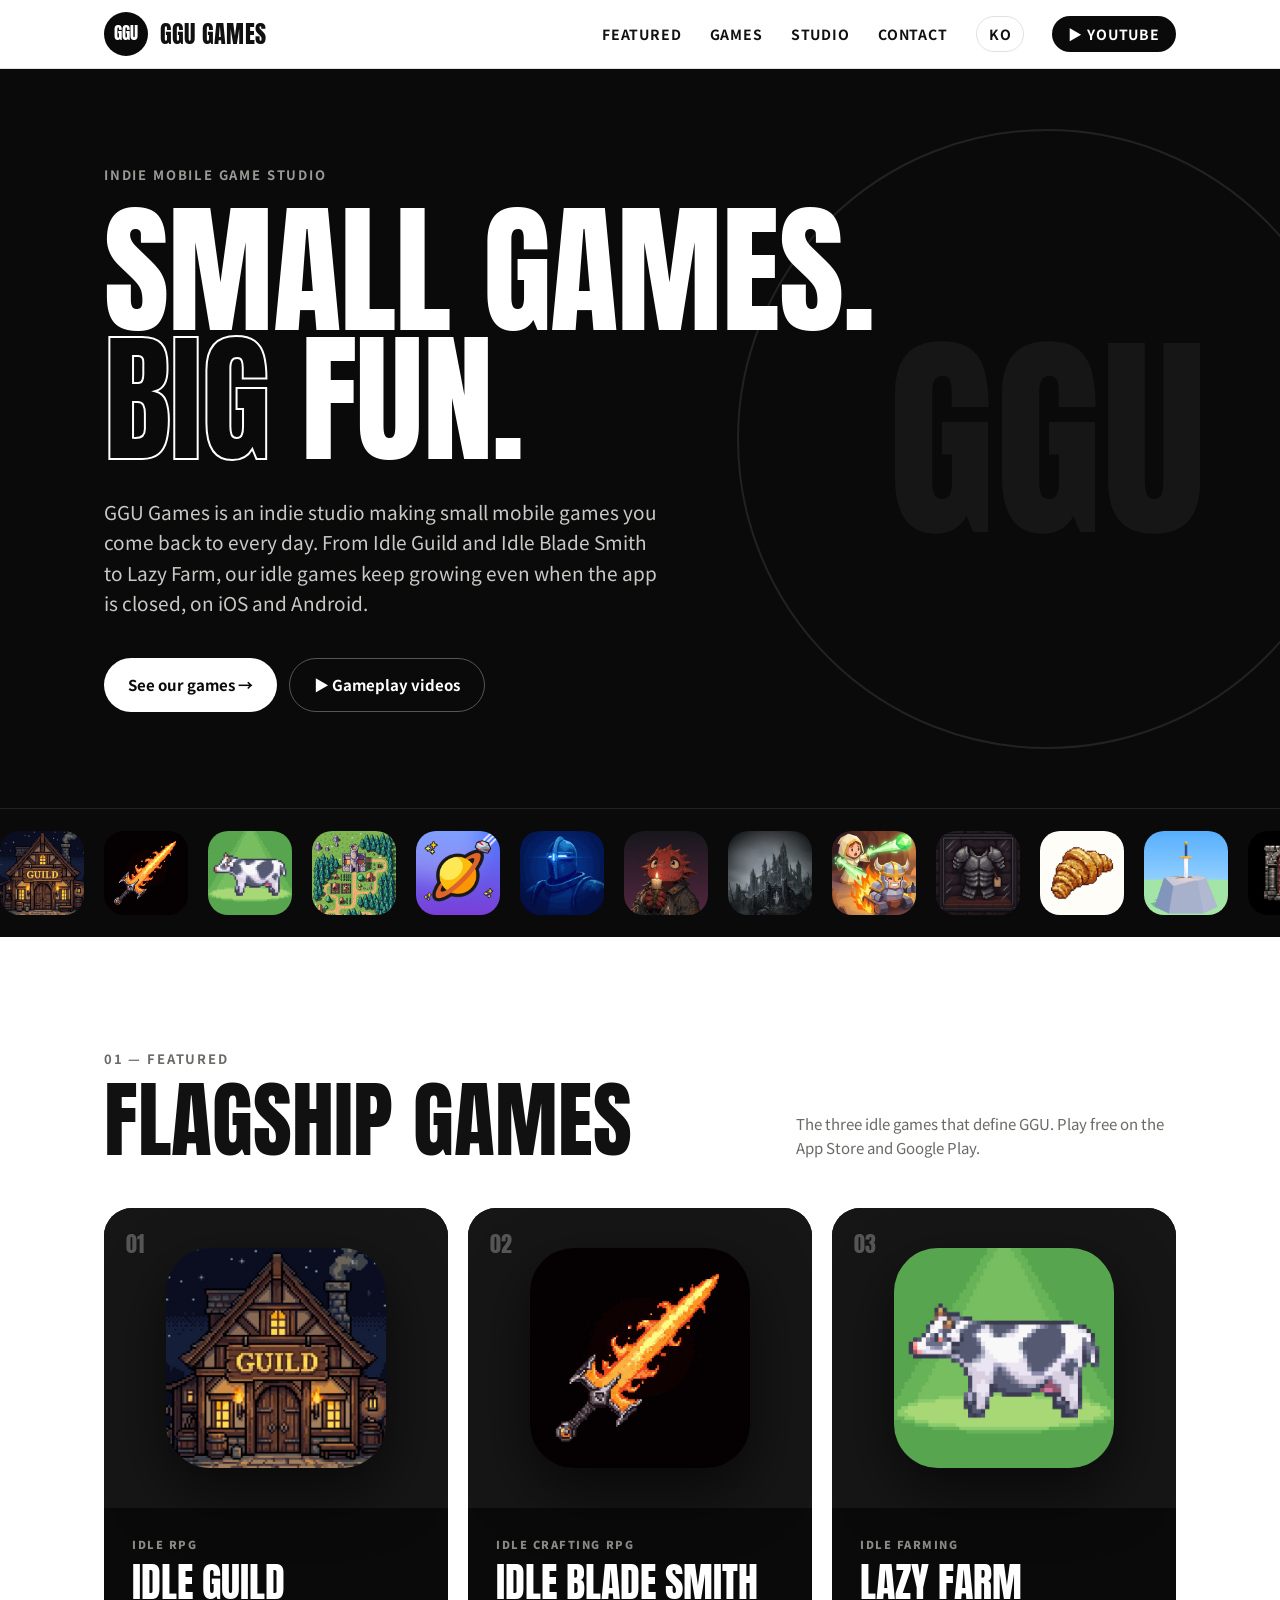
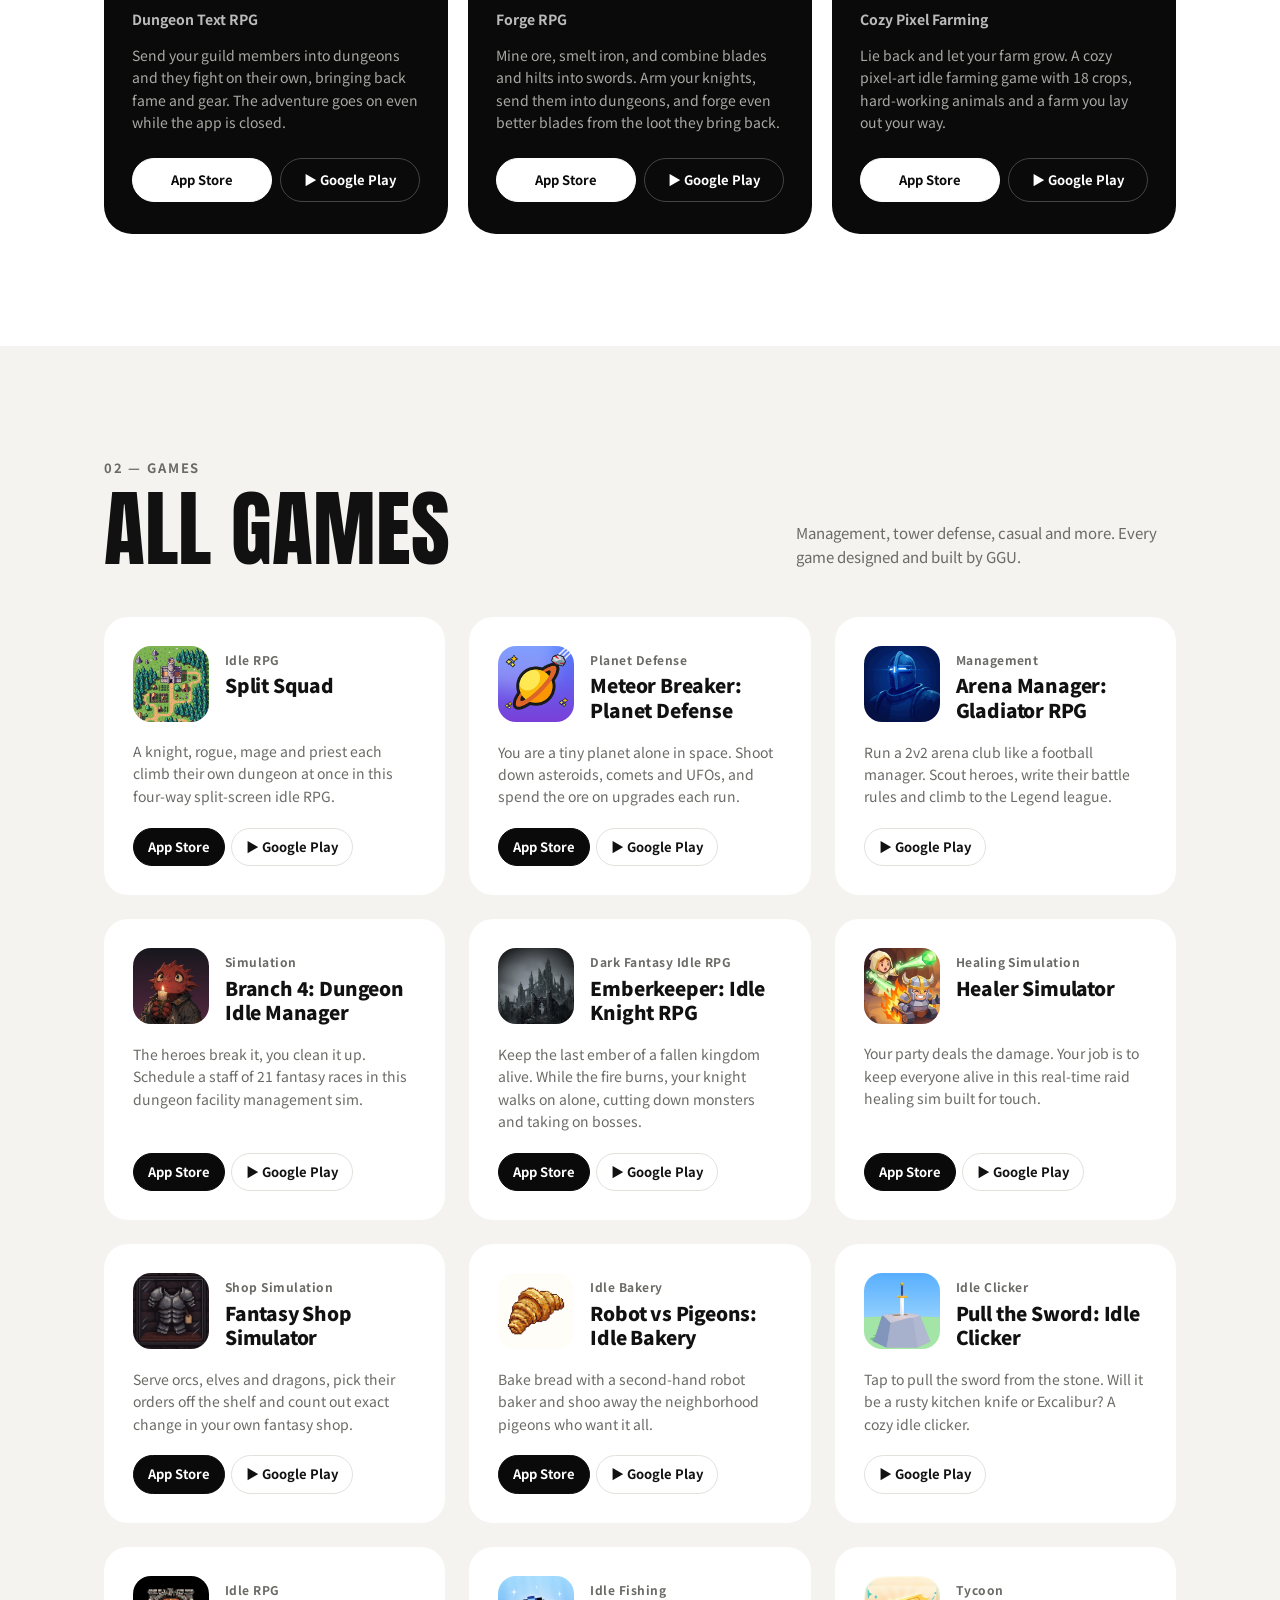
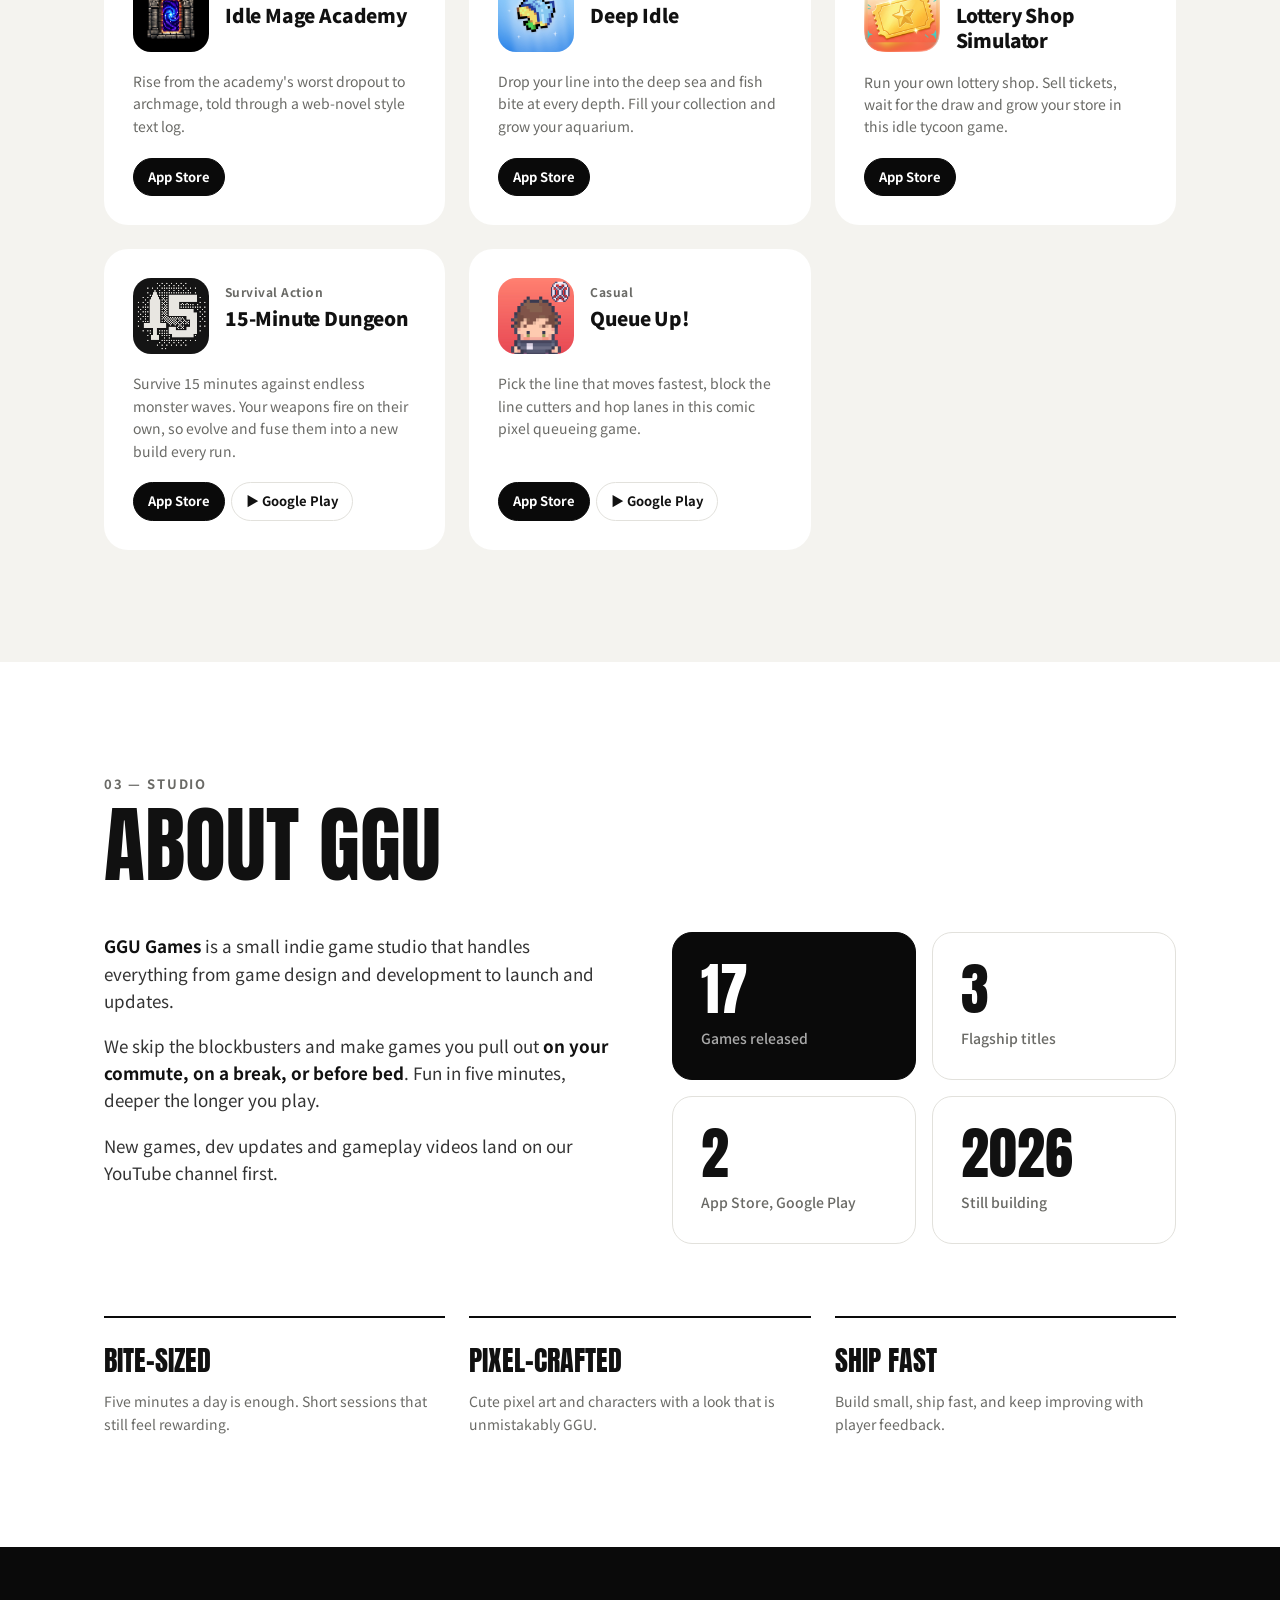
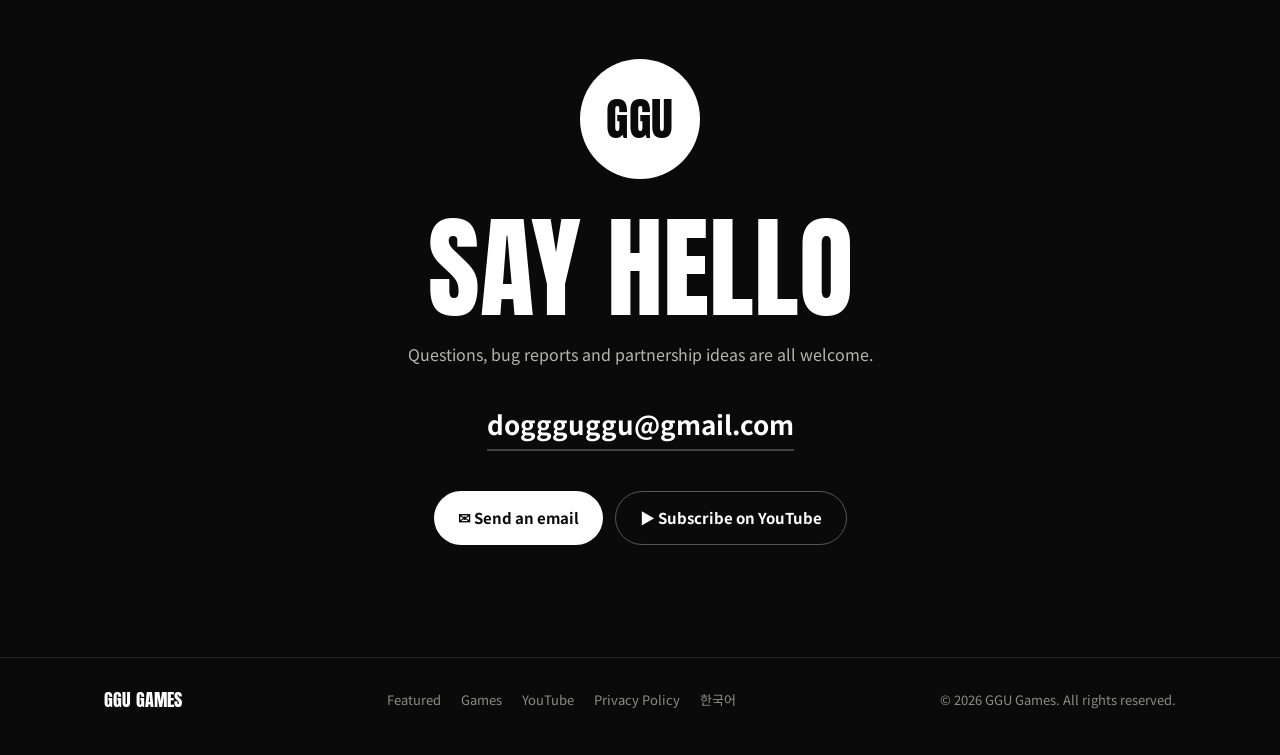
==== commit 4f0f7c80: "Merge Spellbreak into Meteor Breaker and Pomodoro Dungeon into 15-Minute Dungeon Co-Authored-By: Cla" ====
--- a/en/index.html
+++ b/en/index.html
@@ -55,8 +55,8 @@
   <!-- Icon marquee -->
   <div class="marquee" aria-hidden="true">
     <div class="marquee-track">
-      <img src="../icons/guild.jpg" alt=""><img src="../icons/blade.jpg" alt=""><img src="../icons/farm.jpg" alt=""><img src="../icons/split.jpg" alt=""><img src="../icons/spell.jpg" alt=""><img src="../icons/meteor.png" alt=""><img src="../icons/arena.png" alt=""><img src="../icons/branch.jpg" alt=""><img src="../icons/ember.jpg" alt=""><img src="../icons/healer.jpg" alt=""><img src="../icons/fantasy.jpg" alt=""><img src="../icons/pigeon.jpg" alt=""><img src="../icons/sword.png" alt=""><img src="../icons/mage.jpg" alt=""><img src="../icons/deep.jpg" alt=""><img src="../icons/lotto.png" alt=""><img src="../icons/pomodoro.png" alt=""><img src="../icons/dungeon15.png" alt=""><img src="../icons/queue.jpg" alt="">
-      <img src="../icons/guild.jpg" alt=""><img src="../icons/blade.jpg" alt=""><img src="../icons/farm.jpg" alt=""><img src="../icons/split.jpg" alt=""><img src="../icons/spell.jpg" alt=""><img src="../icons/meteor.png" alt=""><img src="../icons/arena.png" alt=""><img src="../icons/branch.jpg" alt=""><img src="../icons/ember.jpg" alt=""><img src="../icons/healer.jpg" alt=""><img src="../icons/fantasy.jpg" alt=""><img src="../icons/pigeon.jpg" alt=""><img src="../icons/sword.png" alt=""><img src="../icons/mage.jpg" alt=""><img src="../icons/deep.jpg" alt=""><img src="../icons/lotto.png" alt=""><img src="../icons/pomodoro.png" alt=""><img src="../icons/dungeon15.png" alt=""><img src="../icons/queue.jpg" alt="">
+      <img src="../icons/guild.jpg" alt=""><img src="../icons/blade.jpg" alt=""><img src="../icons/farm.jpg" alt=""><img src="../icons/split.jpg" alt=""><img src="../icons/meteor.png" alt=""><img src="../icons/arena.png" alt=""><img src="../icons/branch.jpg" alt=""><img src="../icons/ember.jpg" alt=""><img src="../icons/healer.jpg" alt=""><img src="../icons/fantasy.jpg" alt=""><img src="../icons/pigeon.jpg" alt=""><img src="../icons/sword.png" alt=""><img src="../icons/mage.jpg" alt=""><img src="../icons/deep.jpg" alt=""><img src="../icons/lotto.png" alt=""><img src="../icons/dungeon15.png" alt=""><img src="../icons/queue.jpg" alt="">
+      <img src="../icons/guild.jpg" alt=""><img src="../icons/blade.jpg" alt=""><img src="../icons/farm.jpg" alt=""><img src="../icons/split.jpg" alt=""><img src="../icons/meteor.png" alt=""><img src="../icons/arena.png" alt=""><img src="../icons/branch.jpg" alt=""><img src="../icons/ember.jpg" alt=""><img src="../icons/healer.jpg" alt=""><img src="../icons/fantasy.jpg" alt=""><img src="../icons/pigeon.jpg" alt=""><img src="../icons/sword.png" alt=""><img src="../icons/mage.jpg" alt=""><img src="../icons/deep.jpg" alt=""><img src="../icons/lotto.png" alt=""><img src="../icons/dungeon15.png" alt=""><img src="../icons/queue.jpg" alt="">
     </div>
   </div>
 
@@ -129,17 +129,6 @@
         </article>
         <article class="card">
           <div class="card-top">
-            <img src="../icons/spell.jpg" alt="Spellbreak: Arcane Tower icon" loading="lazy">
-            <div>
-              <p class="card-genre">Tower Defense</p>
-              <h3>Spellbreak: Arcane Tower</h3>
-            </div>
-          </div>
-          <p>You are a lone wizard tower. Shoot down waves of raw magic and choose your upgrades each run in this roguelite defense.</p>
-          <div class="store-row"><a class="store-link ios" href="https://apps.apple.com/us/app/id6813854627" target="_blank" rel="noopener"> App Store</a></div>
-        </article>
-        <article class="card">
-          <div class="card-top">
             <img src="../icons/meteor.png" alt="Meteor Breaker: Planet Defense icon" loading="lazy">
             <div>
               <p class="card-genre">Planet Defense</p>
@@ -147,7 +136,7 @@
             </div>
           </div>
           <p>You are a tiny planet alone in space. Shoot down asteroids, comets and UFOs, and spend the ore on upgrades each run.</p>
-          <div class="store-row"><a class="store-link play" href="https://play.google.com/store/apps/details?id=com.spell.tower&amp;hl=en" target="_blank" rel="noopener">▶ Google Play</a></div>
+          <div class="store-row"><a class="store-link ios" href="https://apps.apple.com/us/app/id6813854627" target="_blank" rel="noopener"> App Store</a><a class="store-link play" href="https://play.google.com/store/apps/details?id=com.spell.tower&amp;hl=en" target="_blank" rel="noopener">▶ Google Play</a></div>
         </article>
         <article class="card">
           <div class="card-top">
@@ -261,17 +250,6 @@
         </article>
         <article class="card">
           <div class="card-top">
-            <img src="../icons/pomodoro.png" alt="Pomodoro Dungeon icon" loading="lazy">
-            <div>
-              <p class="card-genre">Focus RPG</p>
-              <h3>Pomodoro Dungeon</h3>
-            </div>
-          </div>
-          <p>Your hero explores the dungeon while you focus with a Pomodoro timer. The more you focus, the stronger you get.</p>
-          <div class="store-row"><a class="store-link ios" href="https://apps.apple.com/us/app/id6772534621" target="_blank" rel="noopener"> App Store</a></div>
-        </article>
-        <article class="card">
-          <div class="card-top">
             <img src="../icons/dungeon15.png" alt="15-Minute Dungeon icon" loading="lazy">
             <div>
               <p class="card-genre">Survival Action</p>
@@ -279,7 +257,7 @@
             </div>
           </div>
           <p>Survive 15 minutes against endless monster waves. Your weapons fire on their own, so evolve and fuse them into a new build every run.</p>
-          <div class="store-row"><a class="store-link play" href="https://play.google.com/store/apps/details?id=com.pomodoro.dungeon&amp;hl=en" target="_blank" rel="noopener">▶ Google Play</a></div>
+          <div class="store-row"><a class="store-link ios" href="https://apps.apple.com/us/app/id6772534621" target="_blank" rel="noopener"> App Store</a><a class="store-link play" href="https://play.google.com/store/apps/details?id=com.pomodoro.dungeon&amp;hl=en" target="_blank" rel="noopener">▶ Google Play</a></div>
         </article>
         <article class="card">
           <div class="card-top">
@@ -312,7 +290,7 @@
           <p>New games, dev updates and gameplay videos land on our YouTube channel first.</p>
         </div>
         <div class="stats">
-          <div class="stat dark"><b>19</b><span>Games released</span></div>
+          <div class="stat dark"><b>17</b><span>Games released</span></div>
           <div class="stat"><b>3</b><span>Flagship titles</span></div>
           <div class="stat"><b>2</b><span>App Store, Google Play</span></div>
           <div class="stat"><b>2026</b><span>Still building</span></div>
